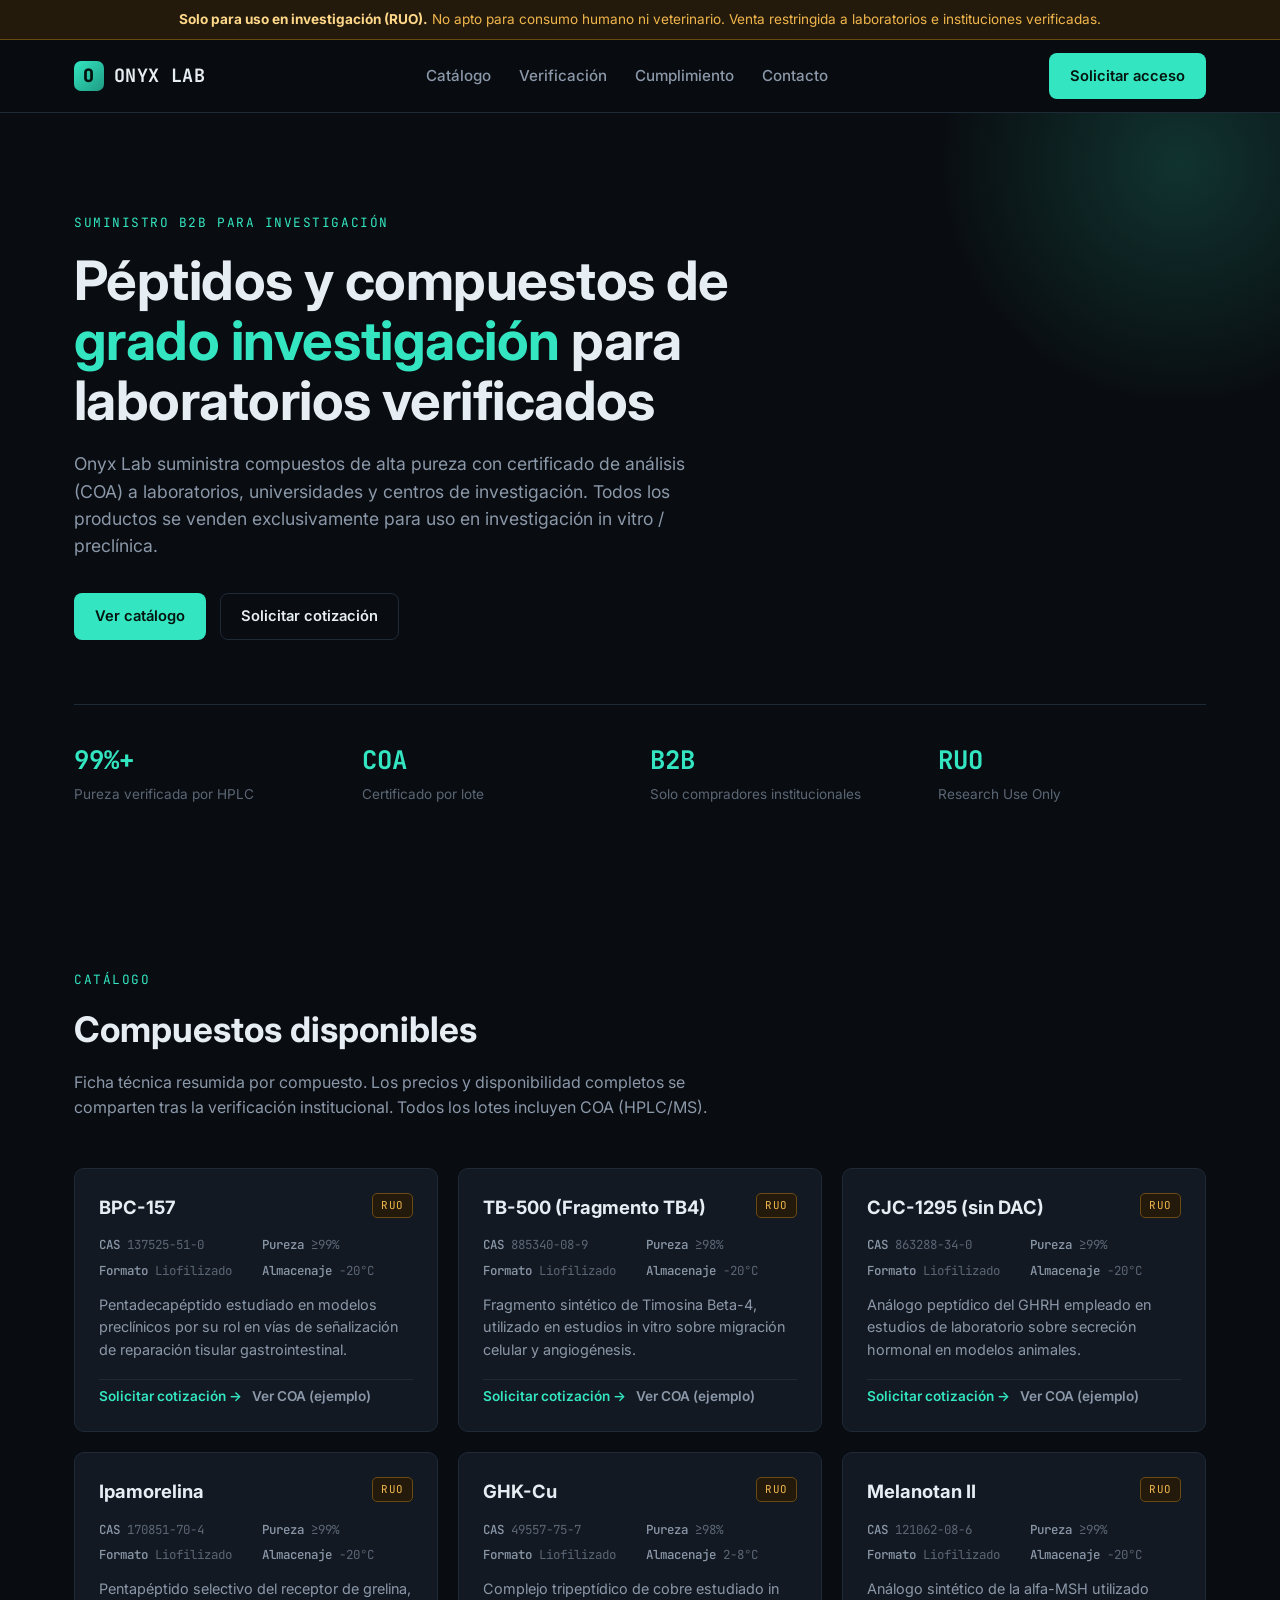
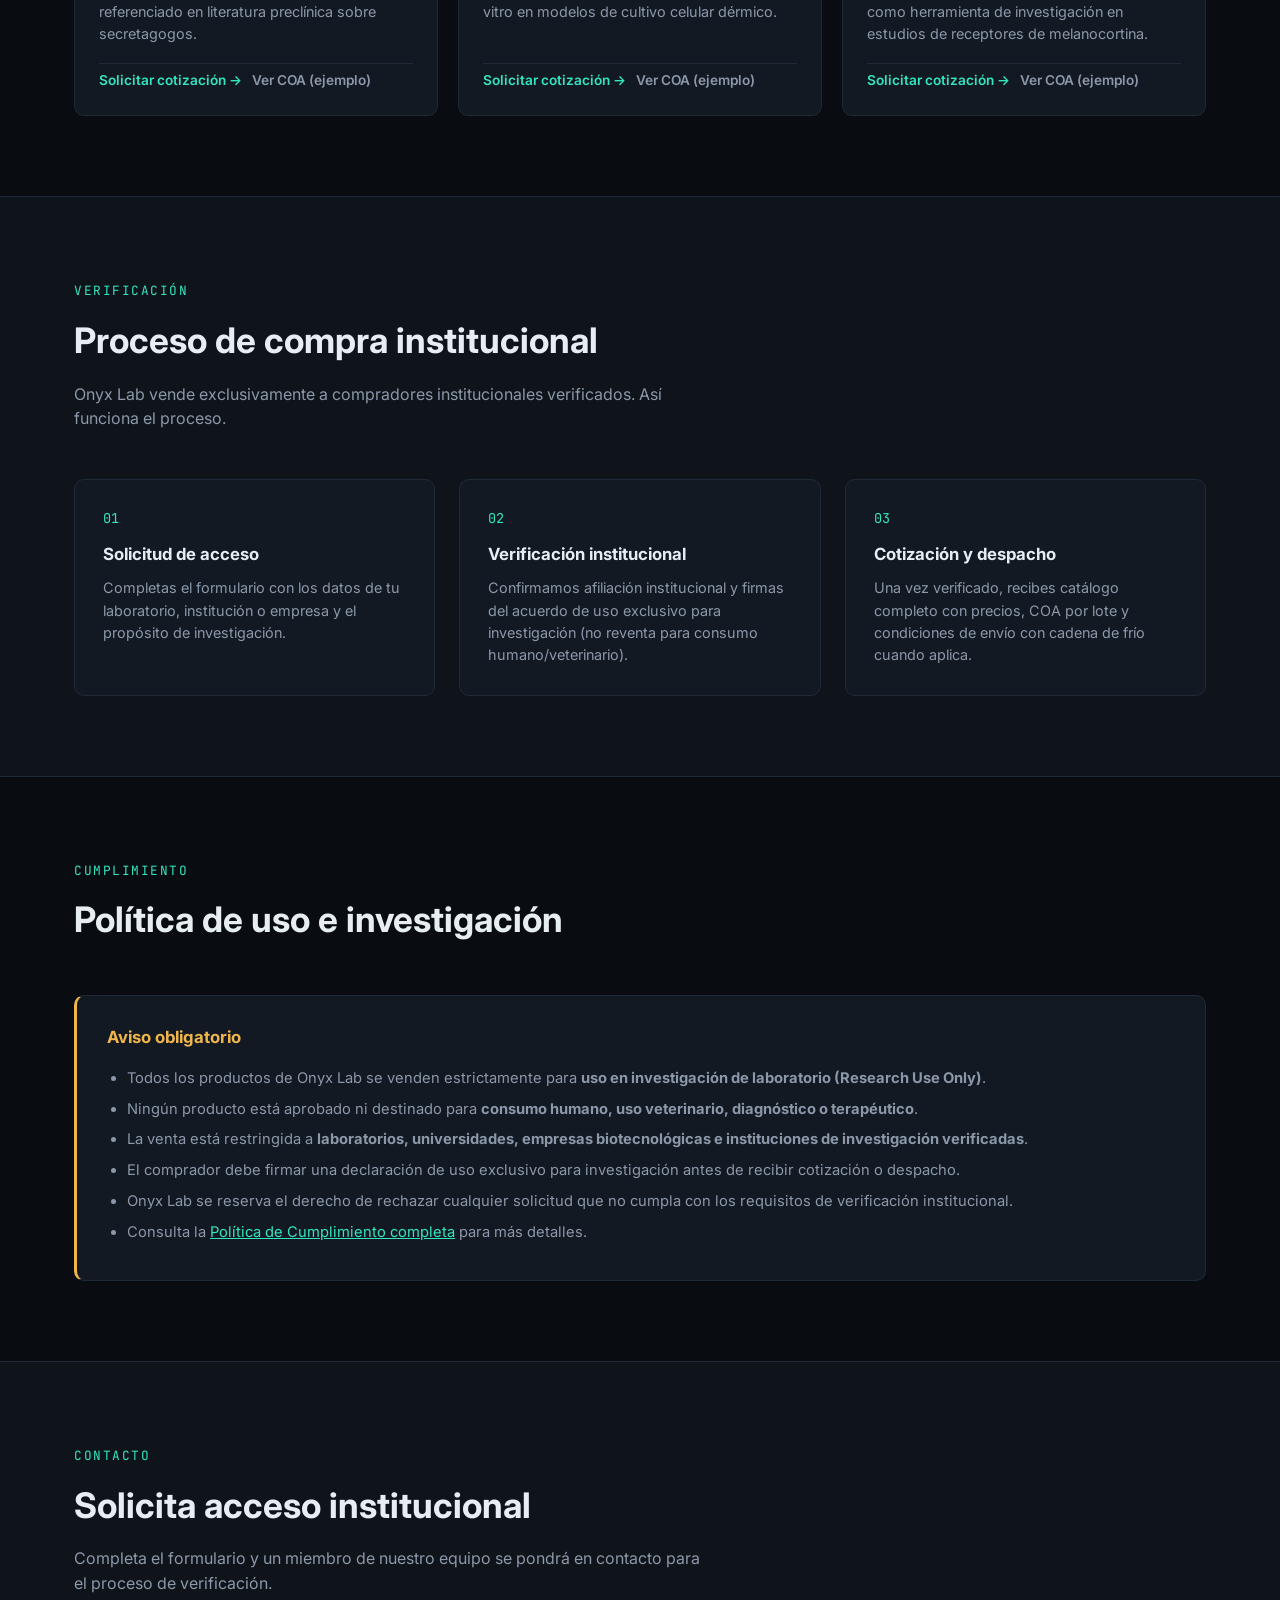
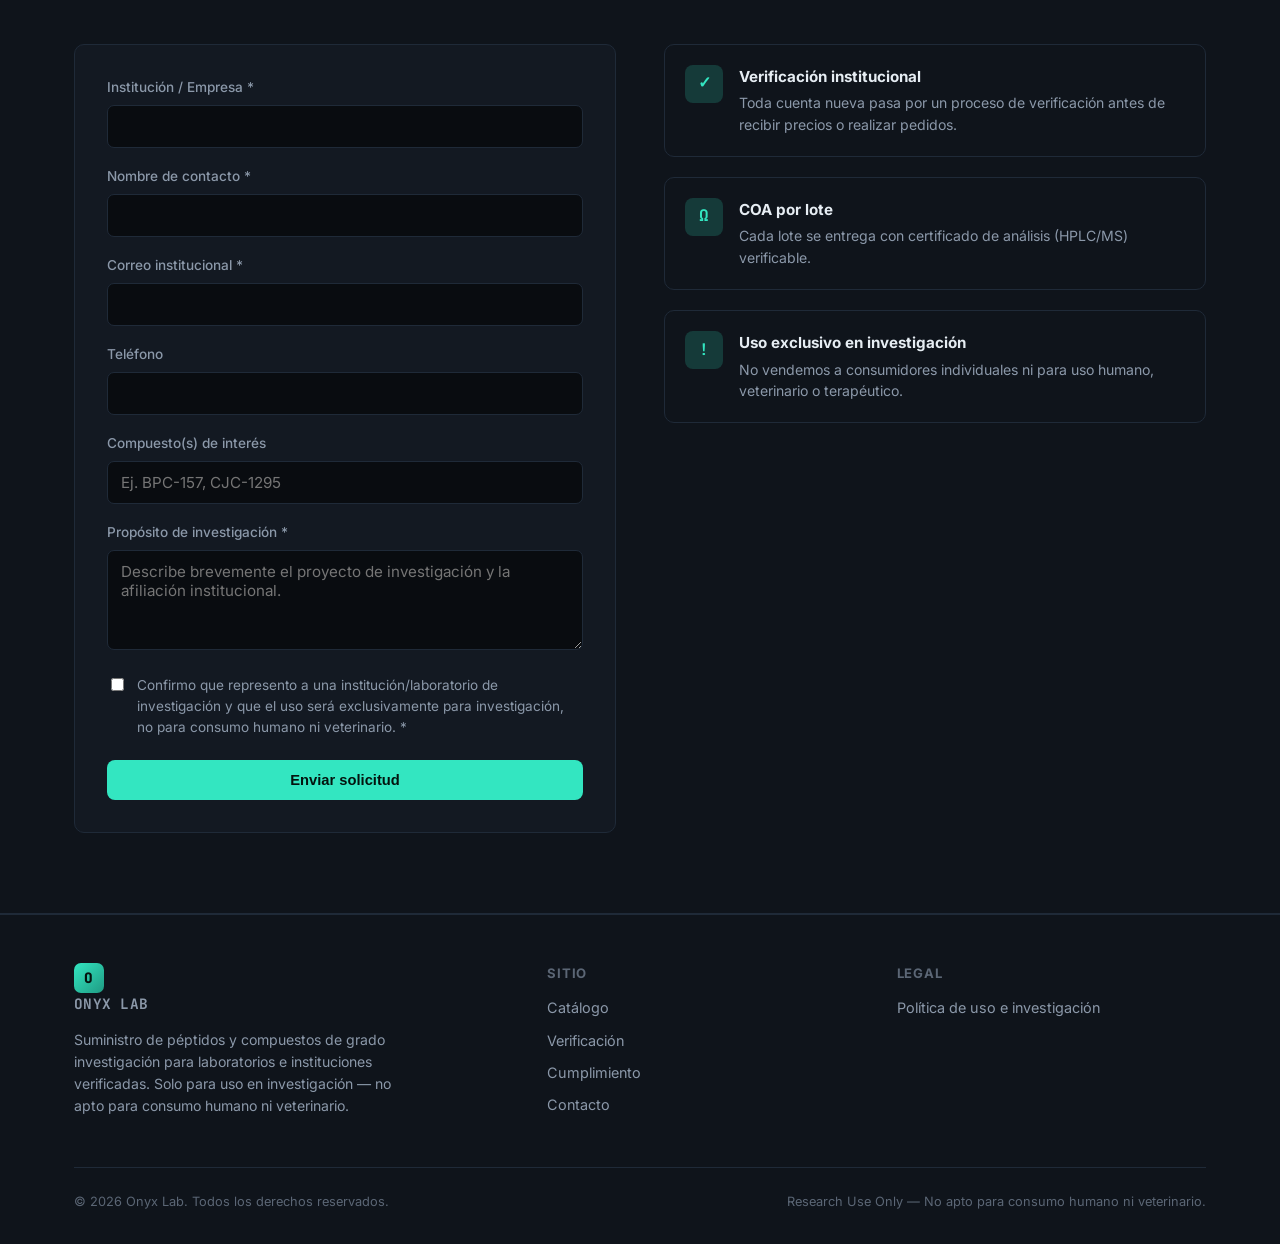
==== index.html @ c7757a28 "Add Onyx Lab research compound catalog site Static dark-themed B2B site: institutional verification " ====
<!doctype html>
<html lang="es" dir="ltr">
<head>
  <meta charset="utf-8" />
  <meta name="viewport" content="width=device-width,initial-scale=1" />
  <title>Onyx Lab — Suministro de Péptidos y Compuestos para Investigación</title>
  <meta name="description" content="Onyx Lab suministra péptidos y compuestos de investigación de alta pureza a laboratorios e instituciones verificadas. Uso exclusivamente para investigación — no apto para consumo humano ni veterinario." />
  <meta name="robots" content="index, follow" />
  <link rel="canonical" href="https://onyxlab.example.com/" />
  <link rel="preconnect" href="https://fonts.googleapis.com" />
  <link rel="preconnect" href="https://fonts.gstatic.com" crossorigin />
  <link href="https://fonts.googleapis.com/css2?family=Inter:wght@400;500;600;700&family=JetBrains+Mono:wght@400;500;700&display=swap" rel="stylesheet">
  <link rel="stylesheet" href="styles.css" />
</head>
<body>

  <div class="compliance-strip">
    <strong>Solo para uso en investigación (RUO).</strong> No apto para consumo humano ni veterinario. Venta restringida a laboratorios e instituciones verificadas.
  </div>

  <header class="site-header">
    <div class="wrap">
      <a href="/" class="logo"><span class="mark">O</span> ONYX LAB</a>
      <nav class="main-nav">
        <a href="#catalogo">Catálogo</a>
        <a href="#proceso">Verificación</a>
        <a href="#cumplimiento">Cumplimiento</a>
        <a href="#contacto">Contacto</a>
      </nav>
      <a href="#contacto" class="btn btn-primary">Solicitar acceso</a>
    </div>
  </header>

  <main>
    <section class="hero">
      <div class="wrap">
        <span class="eyebrow">Suministro B2B para investigación</span>
        <h1>Péptidos y compuestos de <span>grado investigación</span> para laboratorios verificados</h1>
        <p class="lead">Onyx Lab suministra compuestos de alta pureza con certificado de análisis (COA) a laboratorios, universidades y centros de investigación. Todos los productos se venden exclusivamente para uso en investigación in vitro / preclínica.</p>
        <div class="hero-actions">
          <a href="#catalogo" class="btn btn-primary">Ver catálogo</a>
          <a href="#contacto" class="btn btn-ghost">Solicitar cotización</a>
        </div>

        <div class="stat-row">
          <div class="stat"><b>99%+</b><span>Pureza verificada por HPLC</span></div>
          <div class="stat"><b>COA</b><span>Certificado por lote</span></div>
          <div class="stat"><b>B2B</b><span>Solo compradores institucionales</span></div>
          <div class="stat"><b>RUO</b><span>Research Use Only</span></div>
        </div>
      </div>
    </section>

    <section id="catalogo">
      <div class="wrap">
        <div class="section-head">
          <span class="eyebrow">Catálogo</span>
          <h2>Compuestos disponibles</h2>
          <p>Ficha técnica resumida por compuesto. Los precios y disponibilidad completos se comparten tras la verificación institucional. Todos los lotes incluyen COA (HPLC/MS).</p>
        </div>

        <div class="catalog-grid">

          <article class="compound-card">
            <div class="cc-top">
              <h3>BPC-157</h3>
              <span class="tag-ruo">RUO</span>
            </div>
            <div class="cc-meta">
              <span><b>CAS</b> 137525-51-0</span>
              <span><b>Pureza</b> ≥99%</span>
              <span><b>Formato</b> Liofilizado</span>
              <span><b>Almacenaje</b> -20°C</span>
            </div>
            <p class="desc">Pentadecapéptido estudiado en modelos preclínicos por su rol en vías de señalización de reparación tisular gastrointestinal.</p>
            <div class="cc-actions">
              <a href="#contacto">Solicitar cotización →</a>
              <a href="#" class="coa">Ver COA (ejemplo)</a>
            </div>
          </article>

          <article class="compound-card">
            <div class="cc-top">
              <h3>TB-500 (Fragmento TB4)</h3>
              <span class="tag-ruo">RUO</span>
            </div>
            <div class="cc-meta">
              <span><b>CAS</b> 885340-08-9</span>
              <span><b>Pureza</b> ≥98%</span>
              <span><b>Formato</b> Liofilizado</span>
              <span><b>Almacenaje</b> -20°C</span>
            </div>
            <p class="desc">Fragmento sintético de Timosina Beta-4, utilizado en estudios in vitro sobre migración celular y angiogénesis.</p>
            <div class="cc-actions">
              <a href="#contacto">Solicitar cotización →</a>
              <a href="#" class="coa">Ver COA (ejemplo)</a>
            </div>
          </article>

          <article class="compound-card">
            <div class="cc-top">
              <h3>CJC-1295 (sin DAC)</h3>
              <span class="tag-ruo">RUO</span>
            </div>
            <div class="cc-meta">
              <span><b>CAS</b> 863288-34-0</span>
              <span><b>Pureza</b> ≥99%</span>
              <span><b>Formato</b> Liofilizado</span>
              <span><b>Almacenaje</b> -20°C</span>
            </div>
            <p class="desc">Análogo peptídico del GHRH empleado en estudios de laboratorio sobre secreción hormonal en modelos animales.</p>
            <div class="cc-actions">
              <a href="#contacto">Solicitar cotización →</a>
              <a href="#" class="coa">Ver COA (ejemplo)</a>
            </div>
          </article>

          <article class="compound-card">
            <div class="cc-top">
              <h3>Ipamorelina</h3>
              <span class="tag-ruo">RUO</span>
            </div>
            <div class="cc-meta">
              <span><b>CAS</b> 170851-70-4</span>
              <span><b>Pureza</b> ≥99%</span>
              <span><b>Formato</b> Liofilizado</span>
              <span><b>Almacenaje</b> -20°C</span>
            </div>
            <p class="desc">Pentapéptido selectivo del receptor de grelina, referenciado en literatura preclínica sobre secretagogos.</p>
            <div class="cc-actions">
              <a href="#contacto">Solicitar cotización →</a>
              <a href="#" class="coa">Ver COA (ejemplo)</a>
            </div>
          </article>

          <article class="compound-card">
            <div class="cc-top">
              <h3>GHK-Cu</h3>
              <span class="tag-ruo">RUO</span>
            </div>
            <div class="cc-meta">
              <span><b>CAS</b> 49557-75-7</span>
              <span><b>Pureza</b> ≥98%</span>
              <span><b>Formato</b> Liofilizado</span>
              <span><b>Almacenaje</b> 2-8°C</span>
            </div>
            <p class="desc">Complejo tripeptídico de cobre estudiado in vitro en modelos de cultivo celular dérmico.</p>
            <div class="cc-actions">
              <a href="#contacto">Solicitar cotización →</a>
              <a href="#" class="coa">Ver COA (ejemplo)</a>
            </div>
          </article>

          <article class="compound-card">
            <div class="cc-top">
              <h3>Melanotan II</h3>
              <span class="tag-ruo">RUO</span>
            </div>
            <div class="cc-meta">
              <span><b>CAS</b> 121062-08-6</span>
              <span><b>Pureza</b> ≥99%</span>
              <span><b>Formato</b> Liofilizado</span>
              <span><b>Almacenaje</b> -20°C</span>
            </div>
            <p class="desc">Análogo sintético de la alfa-MSH utilizado como herramienta de investigación en estudios de receptores de melanocortina.</p>
            <div class="cc-actions">
              <a href="#contacto">Solicitar cotización →</a>
              <a href="#" class="coa">Ver COA (ejemplo)</a>
            </div>
          </article>

        </div>
      </div>
    </section>

    <section id="proceso" class="section-alt">
      <div class="wrap">
        <div class="section-head">
          <span class="eyebrow">Verificación</span>
          <h2>Proceso de compra institucional</h2>
          <p>Onyx Lab vende exclusivamente a compradores institucionales verificados. Así funciona el proceso.</p>
        </div>
        <div class="steps">
          <div class="step">
            <div class="num">01</div>
            <h3>Solicitud de acceso</h3>
            <p>Completas el formulario con los datos de tu laboratorio, institución o empresa y el propósito de investigación.</p>
          </div>
          <div class="step">
            <div class="num">02</div>
            <h3>Verificación institucional</h3>
            <p>Confirmamos afiliación institucional y firmas del acuerdo de uso exclusivo para investigación (no reventa para consumo humano/veterinario).</p>
          </div>
          <div class="step">
            <div class="num">03</div>
            <h3>Cotización y despacho</h3>
            <p>Una vez verificado, recibes catálogo completo con precios, COA por lote y condiciones de envío con cadena de frío cuando aplica.</p>
          </div>
        </div>
      </div>
    </section>

    <section id="cumplimiento">
      <div class="wrap">
        <div class="section-head">
          <span class="eyebrow">Cumplimiento</span>
          <h2>Política de uso e investigación</h2>
        </div>
        <div class="compliance-box">
          <h3>Aviso obligatorio</h3>
          <ul>
            <li>Todos los productos de Onyx Lab se venden estrictamente para <strong>uso en investigación de laboratorio (Research Use Only)</strong>.</li>
            <li>Ningún producto está aprobado ni destinado para <strong>consumo humano, uso veterinario, diagnóstico o terapéutico</strong>.</li>
            <li>La venta está restringida a <strong>laboratorios, universidades, empresas biotecnológicas e instituciones de investigación verificadas</strong>.</li>
            <li>El comprador debe firmar una declaración de uso exclusivo para investigación antes de recibir cotización o despacho.</li>
            <li>Onyx Lab se reserva el derecho de rechazar cualquier solicitud que no cumpla con los requisitos de verificación institucional.</li>
            <li>Consulta la <a href="compliance.html" style="color:var(--accent)">Política de Cumplimiento completa</a> para más detalles.</li>
          </ul>
        </div>
      </div>
    </section>

    <section id="contacto" class="section-alt">
      <div class="wrap">
        <div class="section-head">
          <span class="eyebrow">Contacto</span>
          <h2>Solicita acceso institucional</h2>
          <p>Completa el formulario y un miembro de nuestro equipo se pondrá en contacto para el proceso de verificación.</p>
        </div>

        <div class="contact-grid">
          <form class="form-panel" name="acceso-institucional" method="POST" data-netlify="true" netlify-honeypot="empresa-web" action="/thanks.html">
            <input type="hidden" name="form-name" value="acceso-institucional" />
            <p style="display:none">
              <label>No llenar: <input name="empresa-web" /></label>
            </p>

            <div class="field">
              <label for="institucion">Institución / Empresa *</label>
              <input id="institucion" name="institucion" type="text" required />
            </div>
            <div class="field">
              <label for="nombre">Nombre de contacto *</label>
              <input id="nombre" name="nombre" type="text" required />
            </div>
            <div class="field">
              <label for="email">Correo institucional *</label>
              <input id="email" name="email" type="email" required />
            </div>
            <div class="field">
              <label for="telefono">Teléfono</label>
              <input id="telefono" name="telefono" type="tel" />
            </div>
            <div class="field">
              <label for="compuestos">Compuesto(s) de interés</label>
              <input id="compuestos" name="compuestos" type="text" placeholder="Ej. BPC-157, CJC-1295" />
            </div>
            <div class="field">
              <label for="proposito">Propósito de investigación *</label>
              <textarea id="proposito" name="proposito" required placeholder="Describe brevemente el proyecto de investigación y la afiliación institucional."></textarea>
            </div>
            <div class="checkbox-field">
              <input type="checkbox" id="attest" name="attest" required />
              <label for="attest">Confirmo que represento a una institución/laboratorio de investigación y que el uso será exclusivamente para investigación, no para consumo humano ni veterinario. *</label>
            </div>
            <button type="submit" class="btn btn-primary" style="width:100%">Enviar solicitud</button>
          </form>

          <div class="info-list">
            <div class="info-item">
              <div class="ii-icon">✓</div>
              <div><h4>Verificación institucional</h4><p>Toda cuenta nueva pasa por un proceso de verificación antes de recibir precios o realizar pedidos.</p></div>
            </div>
            <div class="info-item">
              <div class="ii-icon">Ω</div>
              <div><h4>COA por lote</h4><p>Cada lote se entrega con certificado de análisis (HPLC/MS) verificable.</p></div>
            </div>
            <div class="info-item">
              <div class="ii-icon">!</div>
              <div><h4>Uso exclusivo en investigación</h4><p>No vendemos a consumidores individuales ni para uso humano, veterinario o terapéutico.</p></div>
            </div>
          </div>
        </div>
      </div>
    </section>
  </main>

  <footer>
    <div class="wrap">
      <div class="footer-grid">
        <div class="footer-col">
          <a href="/" class="logo" style="margin-bottom:14px"><span class="mark">O</span> ONYX LAB</a>
          <p>Suministro de péptidos y compuestos de grado investigación para laboratorios e instituciones verificadas. Solo para uso en investigación — no apto para consumo humano ni veterinario.</p>
        </div>
        <div class="footer-col">
          <h4>Sitio</h4>
          <a href="#catalogo">Catálogo</a>
          <a href="#proceso">Verificación</a>
          <a href="compliance.html">Cumplimiento</a>
          <a href="#contacto">Contacto</a>
        </div>
        <div class="footer-col">
          <h4>Legal</h4>
          <a href="compliance.html">Política de uso e investigación</a>
        </div>
      </div>
      <div class="footer-legal">
        <span>© <span id="year"></span> Onyx Lab. Todos los derechos reservados.</span>
        <span>Research Use Only — No apto para consumo humano ni veterinario.</span>
      </div>
    </div>
  </footer>

  <script src="app.js"></script>
</body>
</html>
---- styles.css ----
/* Onyx Lab — dark scientific theme */

:root {
  --bg: #090c10;
  --bg-alt: #0f141b;
  --panel: #131922;
  --panel-border: #1f2a38;
  --text: #e6edf3;
  --text-dim: #8b98a9;
  --text-faint: #5b6675;
  --accent: #33e6c1;
  --accent-dim: #1f9b83;
  --accent-glow: rgba(51, 230, 193, 0.18);
  --warn-bg: #241a0c;
  --warn-border: #6b4a12;
  --warn-text: #f0b64c;
  --mono: 'JetBrains Mono', 'SFMono-Regular', Consolas, monospace;
  --sans: 'Inter', -apple-system, BlinkMacSystemFont, 'Segoe UI', sans-serif;
  --radius: 10px;
  --max-w: 1180px;
}

* { box-sizing: border-box; }

html { scroll-behavior: smooth; }

body {
  margin: 0;
  background: var(--bg);
  color: var(--text);
  font-family: var(--sans);
  line-height: 1.55;
  -webkit-font-smoothing: antialiased;
}

a { color: inherit; }

.wrap {
  max-width: var(--max-w);
  margin: 0 auto;
  padding: 0 24px;
}

/* Header */
.site-header {
  position: sticky;
  top: 0;
  z-index: 50;
  background: rgba(9, 12, 16, 0.85);
  backdrop-filter: blur(10px);
  border-bottom: 1px solid var(--panel-border);
}

.site-header .wrap {
  display: flex;
  align-items: center;
  justify-content: space-between;
  height: 72px;
}

.logo {
  display: flex;
  align-items: center;
  gap: 10px;
  font-family: var(--mono);
  font-weight: 700;
  font-size: 1.15rem;
  letter-spacing: 0.02em;
  text-decoration: none;
  color: var(--text);
}

.logo .mark {
  width: 30px;
  height: 30px;
  border-radius: 7px;
  background: linear-gradient(135deg, var(--accent), var(--accent-dim));
  display: grid;
  place-items: center;
  color: #05130f;
  font-weight: 800;
}

nav.main-nav {
  display: flex;
  align-items: center;
  gap: 28px;
}

nav.main-nav a {
  text-decoration: none;
  color: var(--text-dim);
  font-size: 0.95rem;
  font-weight: 500;
  transition: color 0.15s;
}

nav.main-nav a:hover { color: var(--text); }

.btn {
  display: inline-flex;
  align-items: center;
  justify-content: center;
  gap: 8px;
  padding: 11px 20px;
  border-radius: 8px;
  font-weight: 600;
  font-size: 0.92rem;
  text-decoration: none;
  border: 1px solid transparent;
  cursor: pointer;
  transition: all 0.15s;
}

.btn-primary {
  background: var(--accent);
  color: #04140f;
}
.btn-primary:hover { background: #4ff2ce; }

.btn-ghost {
  background: transparent;
  border-color: var(--panel-border);
  color: var(--text);
}
.btn-ghost:hover { border-color: var(--accent-dim); color: var(--accent); }

/* Compliance strip */
.compliance-strip {
  background: var(--warn-bg);
  border-bottom: 1px solid var(--warn-border);
  color: var(--warn-text);
  font-size: 0.85rem;
  text-align: center;
  padding: 9px 16px;
}
.compliance-strip strong { color: #ffd88a; }

/* Hero */
.hero {
  padding: 96px 0 80px;
  position: relative;
  overflow: hidden;
}
.hero::before {
  content: '';
  position: absolute;
  top: -200px;
  right: -150px;
  width: 500px;
  height: 500px;
  background: radial-gradient(circle, var(--accent-glow), transparent 70%);
  pointer-events: none;
}
.eyebrow {
  font-family: var(--mono);
  font-size: 0.8rem;
  letter-spacing: 0.12em;
  text-transform: uppercase;
  color: var(--accent);
  margin-bottom: 18px;
  display: inline-block;
}
.hero h1 {
  font-size: clamp(2.2rem, 4.5vw, 3.4rem);
  line-height: 1.1;
  margin: 0 0 20px;
  max-width: 760px;
  font-weight: 700;
  letter-spacing: -0.01em;
}
.hero h1 span { color: var(--accent); }
.hero p.lead {
  color: var(--text-dim);
  font-size: 1.1rem;
  max-width: 620px;
  margin: 0 0 34px;
}
.hero-actions { display: flex; gap: 14px; flex-wrap: wrap; }

.stat-row {
  display: grid;
  grid-template-columns: repeat(4, 1fr);
  gap: 20px;
  margin-top: 64px;
  padding-top: 36px;
  border-top: 1px solid var(--panel-border);
}
.stat-row .stat b {
  display: block;
  font-family: var(--mono);
  font-size: 1.6rem;
  color: var(--accent);
}
.stat-row .stat span {
  color: var(--text-faint);
  font-size: 0.85rem;
}

/* Sections */
section { padding: 80px 0; }
.section-head { max-width: 640px; margin: 0 0 48px; }
.section-head .eyebrow { margin-bottom: 12px; }
.section-head h2 {
  font-size: clamp(1.7rem, 3vw, 2.2rem);
  margin: 0 0 14px;
  font-weight: 700;
}
.section-head p { color: var(--text-dim); margin: 0; }

.section-alt { background: var(--bg-alt); border-top: 1px solid var(--panel-border); border-bottom: 1px solid var(--panel-border); }

/* Catalog grid */
.catalog-grid {
  display: grid;
  grid-template-columns: repeat(auto-fill, minmax(280px, 1fr));
  gap: 20px;
}

.compound-card {
  background: var(--panel);
  border: 1px solid var(--panel-border);
  border-radius: var(--radius);
  padding: 24px;
  display: flex;
  flex-direction: column;
  gap: 14px;
  transition: border-color 0.15s, transform 0.15s;
}
.compound-card:hover {
  border-color: var(--accent-dim);
  transform: translateY(-2px);
}
.compound-card .cc-top {
  display: flex;
  align-items: flex-start;
  justify-content: space-between;
  gap: 12px;
}
.compound-card h3 { margin: 0; font-size: 1.15rem; }
.tag-ruo {
  font-family: var(--mono);
  font-size: 0.68rem;
  letter-spacing: 0.06em;
  color: var(--warn-text);
  border: 1px solid var(--warn-border);
  background: var(--warn-bg);
  padding: 3px 8px;
  border-radius: 5px;
  white-space: nowrap;
}
.compound-card .cc-meta {
  display: grid;
  grid-template-columns: 1fr 1fr;
  gap: 6px 12px;
  font-family: var(--mono);
  font-size: 0.78rem;
  color: var(--text-faint);
}
.compound-card .cc-meta b { color: var(--text-dim); font-weight: 500; }
.compound-card p.desc {
  color: var(--text-dim);
  font-size: 0.9rem;
  margin: 0;
  flex-grow: 1;
}
.compound-card .cc-actions {
  display: flex;
  gap: 10px;
  padding-top: 6px;
  border-top: 1px solid var(--panel-border);
  margin-top: 4px;
}
.compound-card .cc-actions a {
  font-size: 0.85rem;
  font-weight: 600;
  text-decoration: none;
  color: var(--accent);
}
.compound-card .cc-actions a.coa { color: var(--text-dim); }

/* Process steps */
.steps {
  display: grid;
  grid-template-columns: repeat(3, 1fr);
  gap: 24px;
}
.step {
  background: var(--panel);
  border: 1px solid var(--panel-border);
  border-radius: var(--radius);
  padding: 28px;
}
.step .num {
  font-family: var(--mono);
  color: var(--accent);
  font-size: 0.85rem;
  margin-bottom: 12px;
}
.step h3 { margin: 0 0 10px; font-size: 1.05rem; }
.step p { color: var(--text-dim); font-size: 0.9rem; margin: 0; }

/* Compliance callout */
.compliance-box {
  background: var(--panel);
  border: 1px solid var(--panel-border);
  border-left: 3px solid var(--warn-text);
  border-radius: var(--radius);
  padding: 28px 30px;
}
.compliance-box h3 { margin-top: 0; color: var(--warn-text); font-size: 1.05rem; }
.compliance-box ul { color: var(--text-dim); font-size: 0.92rem; padding-left: 20px; margin: 14px 0 0; }
.compliance-box li { margin-bottom: 8px; }

/* Contact form */
.contact-grid {
  display: grid;
  grid-template-columns: 1fr 1fr;
  gap: 48px;
  align-items: start;
}
.form-panel {
  background: var(--panel);
  border: 1px solid var(--panel-border);
  border-radius: var(--radius);
  padding: 32px;
}
.field { margin-bottom: 18px; }
.field label {
  display: block;
  font-size: 0.85rem;
  color: var(--text-dim);
  margin-bottom: 7px;
  font-weight: 500;
}
.field input, .field select, .field textarea {
  width: 100%;
  background: var(--bg);
  border: 1px solid var(--panel-border);
  border-radius: 7px;
  padding: 11px 13px;
  color: var(--text);
  font-family: var(--sans);
  font-size: 0.95rem;
}
.field input:focus, .field select:focus, .field textarea:focus {
  outline: none;
  border-color: var(--accent-dim);
}
.field textarea { resize: vertical; min-height: 100px; }
.checkbox-field {
  display: flex;
  align-items: flex-start;
  gap: 10px;
  margin-bottom: 22px;
}
.checkbox-field input { width: auto; margin-top: 3px; }
.checkbox-field label { font-size: 0.85rem; color: var(--text-dim); }

.info-list { display: flex; flex-direction: column; gap: 20px; }
.info-item {
  display: flex;
  gap: 16px;
  padding: 20px;
  background: var(--bg-alt);
  border: 1px solid var(--panel-border);
  border-radius: var(--radius);
}
.info-item .ii-icon {
  width: 38px; height: 38px; flex-shrink: 0;
  border-radius: 8px;
  background: var(--accent-glow);
  color: var(--accent);
  display: grid; place-items: center;
  font-family: var(--mono); font-weight: 700;
}
.info-item h4 { margin: 0 0 4px; font-size: 0.95rem; }
.info-item p { margin: 0; color: var(--text-dim); font-size: 0.88rem; }

/* Footer */
footer {
  border-top: 1px solid var(--panel-border);
  padding: 48px 0 32px;
  background: var(--bg-alt);
}
.footer-grid {
  display: grid;
  grid-template-columns: 1.4fr 1fr 1fr;
  gap: 40px;
  margin-bottom: 36px;
}
.footer-col h4 {
  font-size: 0.82rem;
  text-transform: uppercase;
  letter-spacing: 0.06em;
  color: var(--text-faint);
  margin: 0 0 14px;
}
.footer-col a {
  display: block;
  color: var(--text-dim);
  text-decoration: none;
  font-size: 0.9rem;
  margin-bottom: 10px;
}
.footer-col a:hover { color: var(--accent); }
.footer-col p { color: var(--text-dim); font-size: 0.88rem; max-width: 320px; }
.footer-legal {
  border-top: 1px solid var(--panel-border);
  padding-top: 24px;
  color: var(--text-faint);
  font-size: 0.8rem;
  display: flex;
  justify-content: space-between;
  flex-wrap: wrap;
  gap: 12px;
}

/* Utility */
.center { text-align: center; }
.mt-0 { margin-top: 0; }

@media (max-width: 880px) {
  nav.main-nav { display: none; }
  .stat-row { grid-template-columns: repeat(2, 1fr); }
  .steps { grid-template-columns: 1fr; }
  .contact-grid { grid-template-columns: 1fr; }
  .footer-grid { grid-template-columns: 1fr; }
}
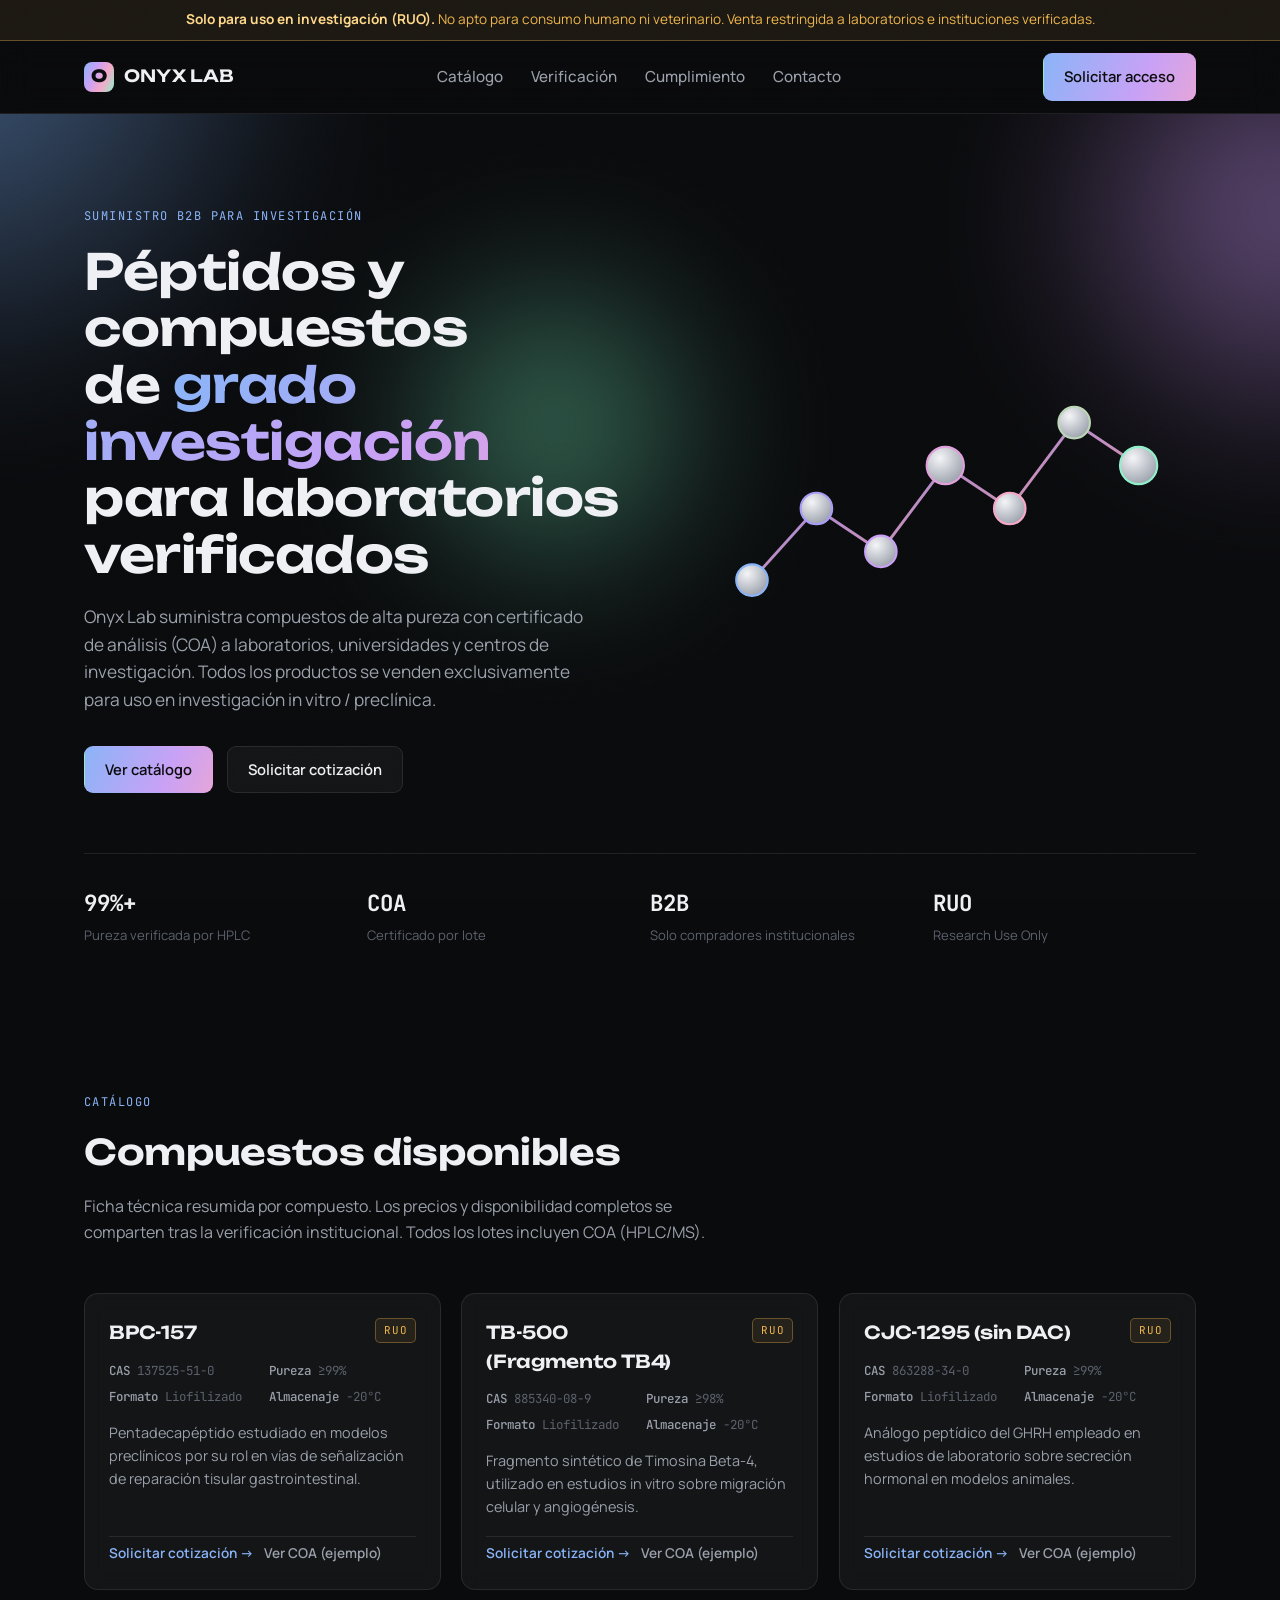
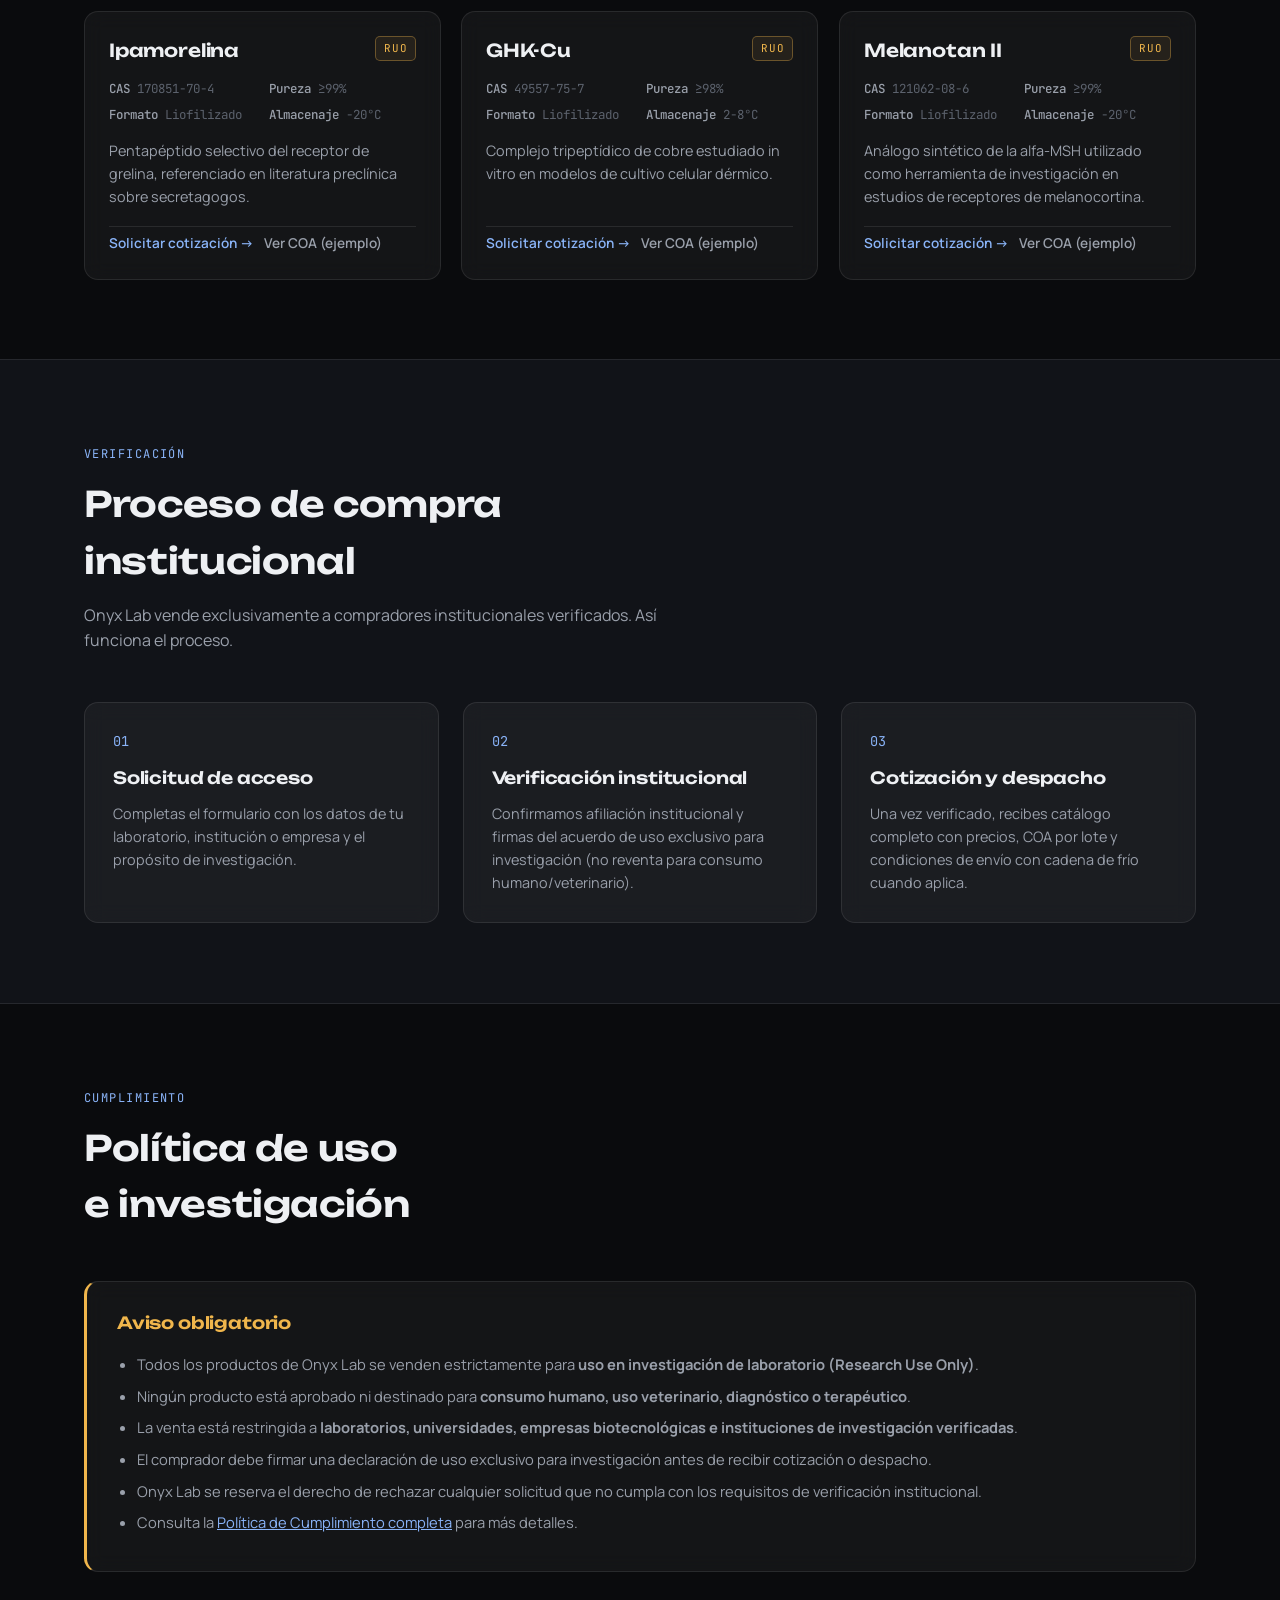
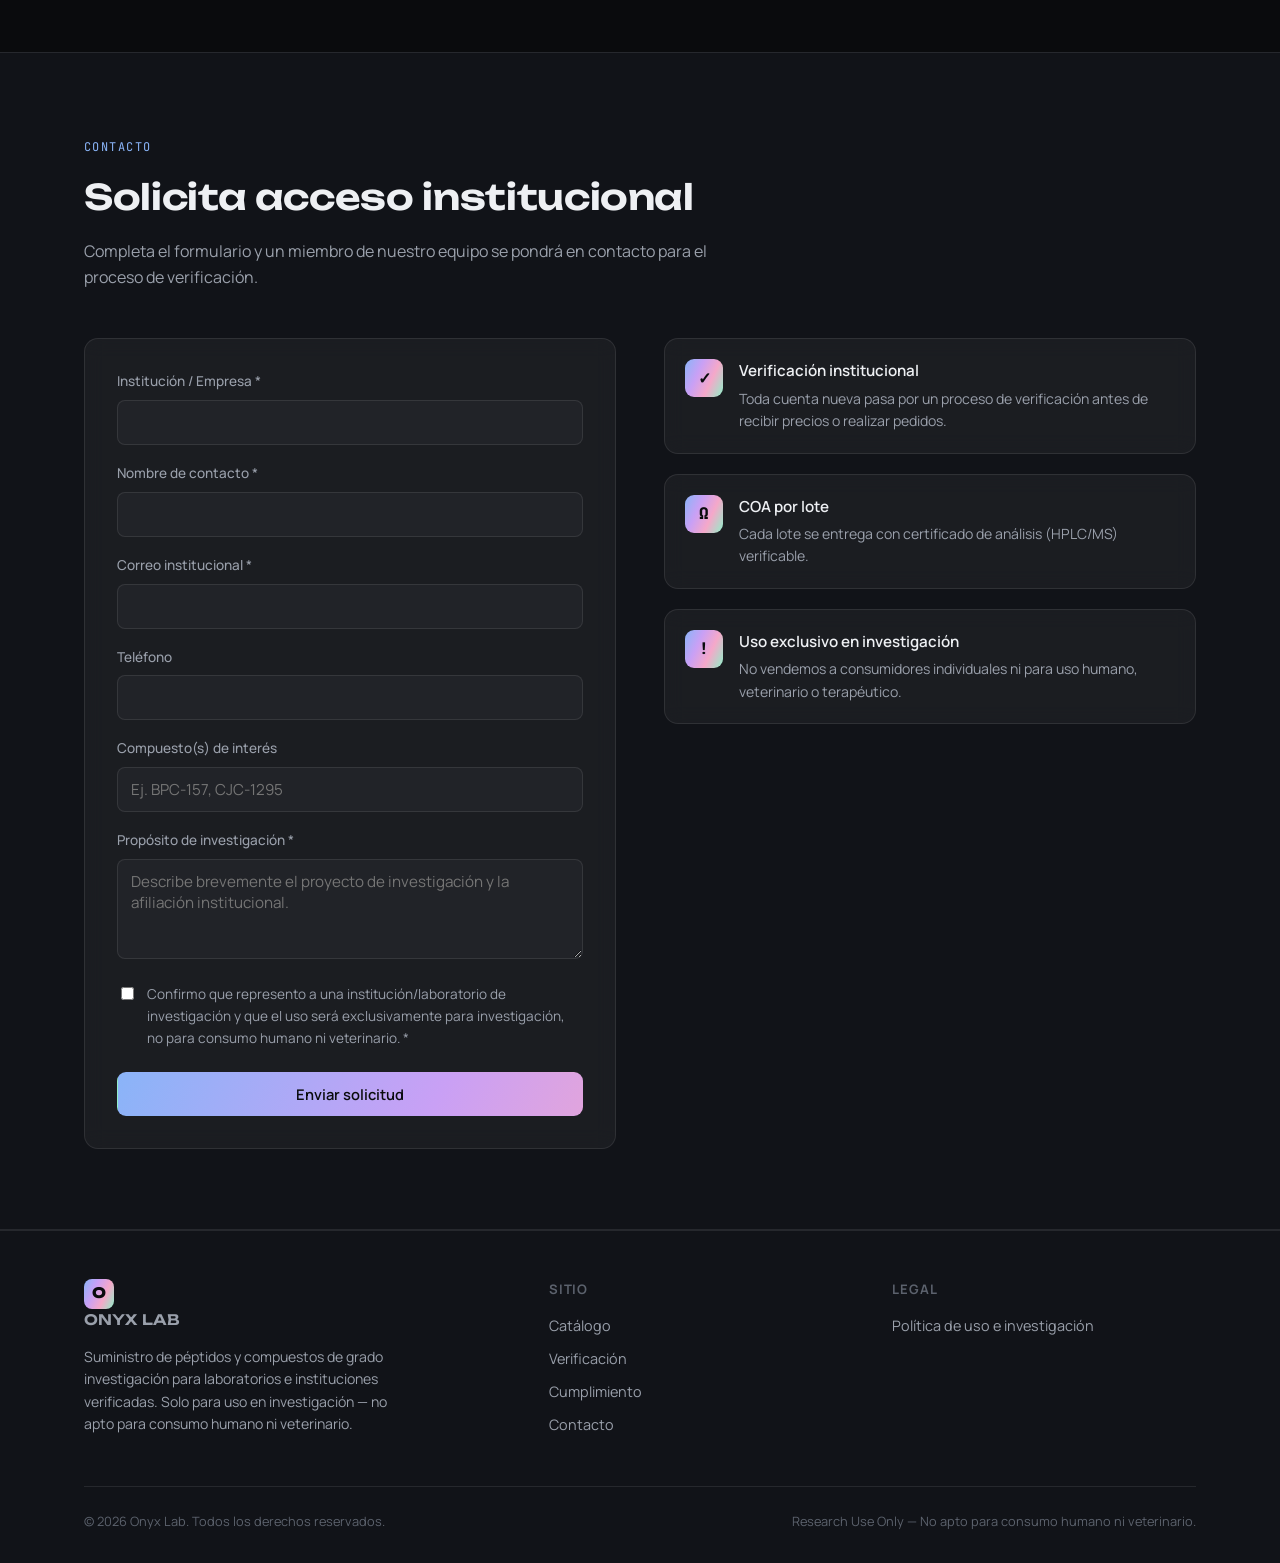
==== commit 3cceaf1e: "Redesign site with premium iridescent visual identity Replace flat dark theme with a grey/iridescent" ====
--- a/index.html
+++ b/index.html
@@ -9,7 +9,7 @@
   <link rel="canonical" href="https://onyxlab.example.com/" />
   <link rel="preconnect" href="https://fonts.googleapis.com" />
   <link rel="preconnect" href="https://fonts.gstatic.com" crossorigin />
-  <link href="https://fonts.googleapis.com/css2?family=Inter:wght@400;500;600;700&family=JetBrains+Mono:wght@400;500;700&display=swap" rel="stylesheet">
+  <link href="https://fonts.googleapis.com/css2?family=Unbounded:wght@400;600;800&family=Manrope:wght@400;500;600;700;800&family=JetBrains+Mono:wght@400;500;600&display=swap" rel="stylesheet">
   <link rel="stylesheet" href="styles.css" />
 </head>
 <body>
@@ -33,13 +33,69 @@
 
   <main>
     <section class="hero">
-      <div class="wrap">
-        <span class="eyebrow">Suministro B2B para investigación</span>
-        <h1>Péptidos y compuestos de <span>grado investigación</span> para laboratorios verificados</h1>
-        <p class="lead">Onyx Lab suministra compuestos de alta pureza con certificado de análisis (COA) a laboratorios, universidades y centros de investigación. Todos los productos se venden exclusivamente para uso en investigación in vitro / preclínica.</p>
-        <div class="hero-actions">
-          <a href="#catalogo" class="btn btn-primary">Ver catálogo</a>
-          <a href="#contacto" class="btn btn-ghost">Solicitar cotización</a>
+      <div class="blob-field" aria-hidden="true">
+        <div class="blob-wrap" data-depth="1.1"><div class="blob blob-a"></div></div>
+        <div class="blob-wrap" data-depth="0.6"><div class="blob blob-b"></div></div>
+        <div class="blob-wrap" data-depth="1.5"><div class="blob blob-c"></div></div>
+      </div>
+      <div class="wrap">
+        <div class="hero-inner">
+          <div>
+            <span class="eyebrow">Suministro B2B para investigación</span>
+            <h1>Péptidos y compuestos de <span class="iri-text">grado investigación</span> para laboratorios verificados</h1>
+            <p class="lead">Onyx Lab suministra compuestos de alta pureza con certificado de análisis (COA) a laboratorios, universidades y centros de investigación. Todos los productos se venden exclusivamente para uso en investigación in vitro / preclínica.</p>
+            <div class="hero-actions">
+              <a href="#catalogo" class="btn btn-primary">Ver catálogo</a>
+              <a href="#contacto" class="btn btn-ghost">Solicitar cotización</a>
+            </div>
+          </div>
+
+          <div class="molecule-wrap" aria-hidden="true">
+            <svg viewBox="0 0 340 260" xmlns="http://www.w3.org/2000/svg">
+              <defs>
+                <linearGradient id="chainGrad" x1="0" y1="0" x2="1" y2="1">
+                  <stop offset="0%" stop-color="#8ab4f8"/>
+                  <stop offset="35%" stop-color="#c9a0f5"/>
+                  <stop offset="65%" stop-color="#f5a8c9"/>
+                  <stop offset="100%" stop-color="#8ff0c9"/>
+                </linearGradient>
+                <radialGradient id="nodeGrad" cx="35%" cy="30%" r="75%">
+                  <stop offset="0%" stop-color="#f4f5f7"/>
+                  <stop offset="100%" stop-color="#9aa0ab"/>
+                </radialGradient>
+              </defs>
+              <polyline points="30,190 75,140 120,170 165,110 210,140 255,80 300,110"
+                fill="none" stroke="url(#chainGrad)" stroke-width="2" stroke-linecap="round" opacity="0.85"/>
+              <g class="mol-node" style="animation-delay:0s">
+                <circle cx="30" cy="190" r="11" fill="url(#nodeGrad)" stroke="#8ab4f8" stroke-width="1.5"/>
+                <text x="30" y="212" text-anchor="middle">Gly</text>
+              </g>
+              <g class="mol-node" style="animation-delay:.3s">
+                <circle cx="75" cy="140" r="11" fill="url(#nodeGrad)" stroke="#a89cf3" stroke-width="1.5"/>
+                <text x="75" y="162" text-anchor="middle">Glu</text>
+              </g>
+              <g class="mol-node" style="animation-delay:.6s">
+                <circle cx="120" cy="170" r="11" fill="url(#nodeGrad)" stroke="#c9a0f5" stroke-width="1.5"/>
+                <text x="120" y="192" text-anchor="middle">Pro</text>
+              </g>
+              <g class="mol-node" style="animation-delay:.9s">
+                <circle cx="165" cy="110" r="13" fill="url(#nodeGrad)" stroke="#e0a0dc" stroke-width="1.5"/>
+                <text x="165" y="132" text-anchor="middle">Pro</text>
+              </g>
+              <g class="mol-node" style="animation-delay:1.2s">
+                <circle cx="210" cy="140" r="11" fill="url(#nodeGrad)" stroke="#f5a8c9" stroke-width="1.5"/>
+                <text x="210" y="162" text-anchor="middle">Pro</text>
+              </g>
+              <g class="mol-node" style="animation-delay:1.5s">
+                <circle cx="255" cy="80" r="11" fill="url(#nodeGrad)" stroke="#bcd6b8" stroke-width="1.5"/>
+                <text x="255" y="102" text-anchor="middle">Gly</text>
+              </g>
+              <g class="mol-node" style="animation-delay:1.8s">
+                <circle cx="300" cy="110" r="13" fill="url(#nodeGrad)" stroke="#8ff0c9" stroke-width="1.5"/>
+                <text x="300" y="132" text-anchor="middle">Lys</text>
+              </g>
+            </svg>
+          </div>
         </div>
 
         <div class="stat-row">
@@ -53,7 +109,7 @@
 
     <section id="catalogo">
       <div class="wrap">
-        <div class="section-head">
+        <div class="section-head reveal">
           <span class="eyebrow">Catálogo</span>
           <h2>Compuestos disponibles</h2>
           <p>Ficha técnica resumida por compuesto. Los precios y disponibilidad completos se comparten tras la verificación institucional. Todos los lotes incluyen COA (HPLC/MS).</p>
@@ -61,7 +117,7 @@
 
         <div class="catalog-grid">
 
-          <article class="compound-card">
+          <article class="compound-card reveal">
             <div class="cc-top">
               <h3>BPC-157</h3>
               <span class="tag-ruo">RUO</span>
@@ -79,7 +135,7 @@
             </div>
           </article>
 
-          <article class="compound-card">
+          <article class="compound-card reveal">
             <div class="cc-top">
               <h3>TB-500 (Fragmento TB4)</h3>
               <span class="tag-ruo">RUO</span>
@@ -97,7 +153,7 @@
             </div>
           </article>
 
-          <article class="compound-card">
+          <article class="compound-card reveal">
             <div class="cc-top">
               <h3>CJC-1295 (sin DAC)</h3>
               <span class="tag-ruo">RUO</span>
@@ -115,7 +171,7 @@
             </div>
           </article>
 
-          <article class="compound-card">
+          <article class="compound-card reveal">
             <div class="cc-top">
               <h3>Ipamorelina</h3>
               <span class="tag-ruo">RUO</span>
@@ -133,7 +189,7 @@
             </div>
           </article>
 
-          <article class="compound-card">
+          <article class="compound-card reveal">
             <div class="cc-top">
               <h3>GHK-Cu</h3>
               <span class="tag-ruo">RUO</span>
@@ -151,7 +207,7 @@
             </div>
           </article>
 
-          <article class="compound-card">
+          <article class="compound-card reveal">
             <div class="cc-top">
               <h3>Melanotan II</h3>
               <span class="tag-ruo">RUO</span>
@@ -175,23 +231,23 @@
 
     <section id="proceso" class="section-alt">
       <div class="wrap">
-        <div class="section-head">
+        <div class="section-head reveal">
           <span class="eyebrow">Verificación</span>
           <h2>Proceso de compra institucional</h2>
           <p>Onyx Lab vende exclusivamente a compradores institucionales verificados. Así funciona el proceso.</p>
         </div>
         <div class="steps">
-          <div class="step">
+          <div class="step reveal">
             <div class="num">01</div>
             <h3>Solicitud de acceso</h3>
             <p>Completas el formulario con los datos de tu laboratorio, institución o empresa y el propósito de investigación.</p>
           </div>
-          <div class="step">
+          <div class="step reveal">
             <div class="num">02</div>
             <h3>Verificación institucional</h3>
             <p>Confirmamos afiliación institucional y firmas del acuerdo de uso exclusivo para investigación (no reventa para consumo humano/veterinario).</p>
           </div>
-          <div class="step">
+          <div class="step reveal">
             <div class="num">03</div>
             <h3>Cotización y despacho</h3>
             <p>Una vez verificado, recibes catálogo completo con precios, COA por lote y condiciones de envío con cadena de frío cuando aplica.</p>
@@ -202,11 +258,11 @@
 
     <section id="cumplimiento">
       <div class="wrap">
-        <div class="section-head">
+        <div class="section-head reveal">
           <span class="eyebrow">Cumplimiento</span>
           <h2>Política de uso e investigación</h2>
         </div>
-        <div class="compliance-box">
+        <div class="compliance-box reveal">
           <h3>Aviso obligatorio</h3>
           <ul>
             <li>Todos los productos de Onyx Lab se venden estrictamente para <strong>uso en investigación de laboratorio (Research Use Only)</strong>.</li>
@@ -214,7 +270,7 @@
             <li>La venta está restringida a <strong>laboratorios, universidades, empresas biotecnológicas e instituciones de investigación verificadas</strong>.</li>
             <li>El comprador debe firmar una declaración de uso exclusivo para investigación antes de recibir cotización o despacho.</li>
             <li>Onyx Lab se reserva el derecho de rechazar cualquier solicitud que no cumpla con los requisitos de verificación institucional.</li>
-            <li>Consulta la <a href="compliance.html" style="color:var(--accent)">Política de Cumplimiento completa</a> para más detalles.</li>
+            <li>Consulta la <a href="compliance.html" style="color:var(--iri-1)">Política de Cumplimiento completa</a> para más detalles.</li>
           </ul>
         </div>
       </div>
@@ -222,14 +278,14 @@
 
     <section id="contacto" class="section-alt">
       <div class="wrap">
-        <div class="section-head">
+        <div class="section-head reveal">
           <span class="eyebrow">Contacto</span>
           <h2>Solicita acceso institucional</h2>
           <p>Completa el formulario y un miembro de nuestro equipo se pondrá en contacto para el proceso de verificación.</p>
         </div>
 
         <div class="contact-grid">
-          <form class="form-panel" name="acceso-institucional" method="POST" data-netlify="true" netlify-honeypot="empresa-web" action="/thanks.html">
+          <form class="form-panel reveal" name="acceso-institucional" method="POST" data-netlify="true" netlify-honeypot="empresa-web" action="/thanks.html">
             <input type="hidden" name="form-name" value="acceso-institucional" />
             <p style="display:none">
               <label>No llenar: <input name="empresa-web" /></label>
@@ -266,7 +322,7 @@
             <button type="submit" class="btn btn-primary" style="width:100%">Enviar solicitud</button>
           </form>
 
-          <div class="info-list">
+          <div class="info-list reveal">
             <div class="info-item">
               <div class="ii-icon">✓</div>
               <div><h4>Verificación institucional</h4><p>Toda cuenta nueva pasa por un proceso de verificación antes de recibir precios o realizar pedidos.</p></div>
--- a/styles.css
+++ b/styles.css
@@ -1,101 +1,145 @@
-/* Onyx Lab — dark scientific theme */
+/* Onyx Lab — premium iridescent theme */
 
 :root {
-  --bg: #090c10;
-  --bg-alt: #0f141b;
-  --panel: #131922;
-  --panel-border: #1f2a38;
-  --text: #e6edf3;
-  --text-dim: #8b98a9;
-  --text-faint: #5b6675;
-  --accent: #33e6c1;
-  --accent-dim: #1f9b83;
-  --accent-glow: rgba(51, 230, 193, 0.18);
-  --warn-bg: #241a0c;
-  --warn-border: #6b4a12;
-  --warn-text: #f0b64c;
-  --mono: 'JetBrains Mono', 'SFMono-Regular', Consolas, monospace;
-  --sans: 'Inter', -apple-system, BlinkMacSystemFont, 'Segoe UI', sans-serif;
-  --radius: 10px;
-  --max-w: 1180px;
+  --bg: #0a0b0d;
+  --bg-soft: #111318;
+  --panel: rgba(255, 255, 255, 0.045);
+  --border: rgba(255, 255, 255, 0.09);
+  --border-strong: rgba(255, 255, 255, 0.18);
+  --text: #eef0f3;
+  --text-dim: #9aa0ab;
+  --text-faint: #5c626d;
+
+  --iri-1: #8ab4f8;
+  --iri-2: #c9a0f5;
+  --iri-3: #f5a8c9;
+  --iri-4: #8ff0c9;
+  --iri-grad: linear-gradient(115deg, var(--iri-1) 0%, var(--iri-2) 35%, var(--iri-3) 65%, var(--iri-4) 100%);
+
+  --warn: #f0b64c;
+  --warn-bg: rgba(240, 182, 76, 0.08);
+  --warn-border: rgba(240, 182, 76, 0.35);
+
+  --font-display: 'Unbounded', sans-serif;
+  --font-body: 'Manrope', -apple-system, BlinkMacSystemFont, 'Segoe UI', sans-serif;
+  --font-mono: 'JetBrains Mono', 'SFMono-Regular', Consolas, monospace;
+
+  --radius: 14px;
+  --max-w: 1160px;
 }
 
 * { box-sizing: border-box; }
-
 html { scroll-behavior: smooth; }
 
 body {
   margin: 0;
   background: var(--bg);
   color: var(--text);
-  font-family: var(--sans);
-  line-height: 1.55;
+  font-family: var(--font-body);
+  line-height: 1.6;
   -webkit-font-smoothing: antialiased;
+  position: relative;
+}
+
+/* subtle grain overlay for texture */
+body::after {
+  content: '';
+  position: fixed;
+  inset: 0;
+  z-index: 999;
+  pointer-events: none;
+  opacity: 0.03;
+  mix-blend-mode: overlay;
+  background-image: url("data:image/svg+xml;utf8,<svg xmlns='http://www.w3.org/2000/svg' width='120' height='120'><filter id='n'><feTurbulence type='fractalNoise' baseFrequency='0.9' numOctaves='2' stitchTiles='stitch'/></filter><rect width='100%25' height='100%25' filter='url(%23n)'/></svg>");
 }
 
 a { color: inherit; }
+h1, h2, h3 { font-family: var(--font-display); letter-spacing: -0.01em; text-wrap: balance; }
 
 .wrap {
   max-width: var(--max-w);
   margin: 0 auto;
   padding: 0 24px;
-}
+  position: relative;
+  z-index: 1;
+}
+
+.iri-text {
+  background: var(--iri-grad);
+  background-size: 240% 100%;
+  -webkit-background-clip: text;
+  background-clip: text;
+  color: transparent;
+  animation: shimmer 10s ease infinite;
+}
+@keyframes shimmer {
+  0%, 100% { background-position: 0% 50%; }
+  50% { background-position: 100% 50%; }
+}
+
+/* Compliance strip */
+.compliance-strip {
+  background: var(--warn-bg);
+  border-bottom: 1px solid var(--warn-border);
+  color: var(--warn);
+  font-size: 0.85rem;
+  text-align: center;
+  padding: 9px 16px;
+  position: relative;
+  z-index: 2;
+}
+.compliance-strip strong { color: #ffd88a; }
 
 /* Header */
 .site-header {
   position: sticky;
   top: 0;
   z-index: 50;
-  background: rgba(9, 12, 16, 0.85);
-  backdrop-filter: blur(10px);
-  border-bottom: 1px solid var(--panel-border);
-}
-
+  background: rgba(10, 11, 13, 0.72);
+  backdrop-filter: blur(16px) saturate(1.2);
+  border-bottom: 1px solid var(--border);
+}
 .site-header .wrap {
   display: flex;
   align-items: center;
   justify-content: space-between;
   height: 72px;
+  flex-wrap: wrap;
+  gap: 10px;
 }
 
 .logo {
   display: flex;
   align-items: center;
   gap: 10px;
-  font-family: var(--mono);
-  font-weight: 700;
-  font-size: 1.15rem;
-  letter-spacing: 0.02em;
+  font-family: var(--font-display);
+  font-weight: 600;
+  font-size: 1.05rem;
+  letter-spacing: 0.01em;
   text-decoration: none;
   color: var(--text);
 }
-
 .logo .mark {
   width: 30px;
   height: 30px;
-  border-radius: 7px;
-  background: linear-gradient(135deg, var(--accent), var(--accent-dim));
+  border-radius: 8px;
+  background: var(--iri-grad);
   display: grid;
   place-items: center;
-  color: #05130f;
+  color: #0a0b0d;
   font-weight: 800;
-}
-
-nav.main-nav {
-  display: flex;
-  align-items: center;
-  gap: 28px;
-}
-
-nav.main-nav a {
+  font-family: var(--font-display);
+}
+
+.main-nav { display: flex; align-items: center; gap: 28px; }
+.main-nav a {
   text-decoration: none;
   color: var(--text-dim);
   font-size: 0.95rem;
   font-weight: 500;
   transition: color 0.15s;
 }
-
-nav.main-nav a:hover { color: var(--text); }
+.main-nav a:hover { color: var(--text); }
 
 .btn {
   display: inline-flex;
@@ -103,112 +147,136 @@
   justify-content: center;
   gap: 8px;
   padding: 11px 20px;
-  border-radius: 8px;
+  border-radius: 9px;
   font-weight: 600;
   font-size: 0.92rem;
   text-decoration: none;
   border: 1px solid transparent;
   cursor: pointer;
-  transition: all 0.15s;
-}
-
+  font-family: var(--font-body);
+  transition: transform 0.2s, filter 0.2s;
+}
 .btn-primary {
-  background: var(--accent);
-  color: #04140f;
-}
-.btn-primary:hover { background: #4ff2ce; }
-
+  background: var(--iri-grad);
+  background-size: 200% 100%;
+  color: #0a0b0d;
+}
+.btn-primary:hover { filter: brightness(1.08); transform: translateY(-1px); }
 .btn-ghost {
-  background: transparent;
-  border-color: var(--panel-border);
+  background: var(--panel);
+  border-color: var(--border);
   color: var(--text);
-}
-.btn-ghost:hover { border-color: var(--accent-dim); color: var(--accent); }
-
-/* Compliance strip */
-.compliance-strip {
-  background: var(--warn-bg);
-  border-bottom: 1px solid var(--warn-border);
-  color: var(--warn-text);
-  font-size: 0.85rem;
-  text-align: center;
-  padding: 9px 16px;
-}
-.compliance-strip strong { color: #ffd88a; }
+  backdrop-filter: blur(6px);
+}
+.btn-ghost:hover { border-color: var(--border-strong); }
+
+/* Fluid blob background */
+.blob-field {
+  position: absolute;
+  inset: -15% -10%;
+  z-index: 0;
+  pointer-events: none;
+  filter: blur(70px) saturate(1.3);
+  opacity: 0.5;
+}
+.blob-wrap {
+  position: absolute;
+  inset: 0;
+  transition: transform 0.7s cubic-bezier(.2, .8, .2, 1);
+}
+.blob { position: absolute; border-radius: 50%; mix-blend-mode: screen; }
+.blob-a {
+  width: 44vw; height: 44vw; max-width: 560px; max-height: 560px;
+  left: -6%; top: -10%;
+  background: radial-gradient(circle at 30% 30%, var(--iri-1), transparent 70%);
+  animation: morphA 17s ease-in-out infinite;
+}
+.blob-b {
+  width: 36vw; height: 36vw; max-width: 460px; max-height: 460px;
+  right: -4%; top: 4%;
+  background: radial-gradient(circle at 60% 40%, var(--iri-2), transparent 70%);
+  animation: morphB 21s ease-in-out infinite;
+}
+.blob-c {
+  width: 30vw; height: 30vw; max-width: 380px; max-height: 380px;
+  left: 32%; top: 22%;
+  background: radial-gradient(circle at 50% 50%, var(--iri-4), transparent 70%);
+  animation: morphC 15s ease-in-out infinite;
+}
+@keyframes morphA { 0%, 100% { transform: translate(0,0) scale(1); } 50% { transform: translate(3%,5%) scale(1.1); } }
+@keyframes morphB { 0%, 100% { transform: translate(0,0) scale(1); } 50% { transform: translate(-4%,3%) scale(0.92); } }
+@keyframes morphC { 0%, 100% { transform: translate(0,0) scale(1); } 50% { transform: translate(2%,-4%) scale(1.15); } }
 
 /* Hero */
-.hero {
-  padding: 96px 0 80px;
-  position: relative;
-  overflow: hidden;
-}
-.hero::before {
-  content: '';
-  position: absolute;
-  top: -200px;
-  right: -150px;
-  width: 500px;
-  height: 500px;
-  background: radial-gradient(circle, var(--accent-glow), transparent 70%);
-  pointer-events: none;
+.hero { padding: 88px 0 60px; position: relative; overflow: hidden; }
+.hero-inner {
+  position: relative; z-index: 1;
+  display: grid;
+  grid-template-columns: 1.1fr 0.9fr;
+  gap: 30px;
+  align-items: center;
 }
 .eyebrow {
-  font-family: var(--mono);
-  font-size: 0.8rem;
+  font-family: var(--font-mono);
+  font-size: 0.75rem;
   letter-spacing: 0.12em;
   text-transform: uppercase;
-  color: var(--accent);
+  color: var(--iri-1);
   margin-bottom: 18px;
   display: inline-block;
 }
 .hero h1 {
-  font-size: clamp(2.2rem, 4.5vw, 3.4rem);
-  line-height: 1.1;
+  font-size: clamp(2.1rem, 4.3vw, 3.1rem);
+  line-height: 1.14;
   margin: 0 0 20px;
-  max-width: 760px;
-  font-weight: 700;
-  letter-spacing: -0.01em;
-}
-.hero h1 span { color: var(--accent); }
+  font-weight: 600;
+}
 .hero p.lead {
   color: var(--text-dim);
-  font-size: 1.1rem;
-  max-width: 620px;
-  margin: 0 0 34px;
+  font-size: 1.08rem;
+  max-width: 500px;
+  margin: 0 0 32px;
 }
 .hero-actions { display: flex; gap: 14px; flex-wrap: wrap; }
+.hero-actions.center { justify-content: center; }
 
 .stat-row {
+  position: relative; z-index: 1;
   display: grid;
   grid-template-columns: repeat(4, 1fr);
   gap: 20px;
-  margin-top: 64px;
-  padding-top: 36px;
-  border-top: 1px solid var(--panel-border);
-}
-.stat-row .stat b {
-  display: block;
-  font-family: var(--mono);
-  font-size: 1.6rem;
-  color: var(--accent);
-}
-.stat-row .stat span {
-  color: var(--text-faint);
-  font-size: 0.85rem;
-}
+  margin-top: 60px;
+  padding-top: 32px;
+  border-top: 1px solid var(--border);
+}
+.stat-row .stat b { display: block; font-family: var(--font-mono); font-size: 1.4rem; color: var(--text); }
+.stat-row .stat span { color: var(--text-faint); font-size: 0.82rem; }
+
+/* Molecule graphic */
+.molecule-wrap { position: relative; z-index: 1; }
+.molecule-wrap svg { width: 100%; height: auto; overflow: visible; }
+.mol-node { transform-box: fill-box; transform-origin: center; animation: floatNode 5s ease-in-out infinite; cursor: pointer; }
+.mol-node circle { transition: filter 0.2s; }
+.mol-node:hover circle { filter: drop-shadow(0 0 8px var(--iri-2)); }
+.mol-node text {
+  font-family: var(--font-mono);
+  font-size: 9px;
+  fill: var(--text-faint);
+  opacity: 0;
+  transition: opacity 0.2s;
+}
+.mol-node:hover text { opacity: 1; fill: var(--text); }
+@keyframes floatNode { 0%, 100% { transform: translateY(0); } 50% { transform: translateY(-6px); } }
 
 /* Sections */
-section { padding: 80px 0; }
+section { padding: 80px 0; position: relative; z-index: 1; }
 .section-head { max-width: 640px; margin: 0 0 48px; }
+.section-head.center { margin-left: auto; margin-right: auto; text-align: center; }
 .section-head .eyebrow { margin-bottom: 12px; }
-.section-head h2 {
-  font-size: clamp(1.7rem, 3vw, 2.2rem);
-  margin: 0 0 14px;
-  font-weight: 700;
-}
+.section-head h2 { font-size: clamp(1.7rem, 3vw, 2.2rem); margin: 0 0 14px; font-weight: 600; }
 .section-head p { color: var(--text-dim); margin: 0; }
 
-.section-alt { background: var(--bg-alt); border-top: 1px solid var(--panel-border); border-bottom: 1px solid var(--panel-border); }
+.section-alt { background: var(--bg-soft); border-top: 1px solid var(--border); border-bottom: 1px solid var(--border); }
 
 /* Catalog grid */
 .catalog-grid {
@@ -218,31 +286,39 @@
 }
 
 .compound-card {
-  background: var(--panel);
-  border: 1px solid var(--panel-border);
+  position: relative;
+  background: var(--panel);
+  border: 1px solid var(--border);
   border-radius: var(--radius);
   padding: 24px;
   display: flex;
   flex-direction: column;
   gap: 14px;
-  transition: border-color 0.15s, transform 0.15s;
-}
-.compound-card:hover {
-  border-color: var(--accent-dim);
-  transform: translateY(-2px);
-}
-.compound-card .cc-top {
-  display: flex;
-  align-items: flex-start;
-  justify-content: space-between;
-  gap: 12px;
-}
-.compound-card h3 { margin: 0; font-size: 1.15rem; }
+  backdrop-filter: blur(10px);
+  transition: transform 0.25s ease;
+  will-change: transform;
+}
+.compound-card::before {
+  content: '';
+  position: absolute; inset: 0;
+  border-radius: inherit;
+  padding: 1px;
+  background: var(--iri-grad);
+  opacity: 0;
+  transition: opacity 0.3s;
+  -webkit-mask: linear-gradient(#000 0 0) content-box, linear-gradient(#000 0 0);
+  -webkit-mask-composite: xor;
+  mask-composite: exclude;
+  pointer-events: none;
+}
+.compound-card:hover::before { opacity: 1; }
+.compound-card .cc-top { display: flex; align-items: flex-start; justify-content: space-between; gap: 12px; }
+.compound-card h3 { margin: 0; font-size: 1.12rem; font-weight: 600; }
 .tag-ruo {
-  font-family: var(--mono);
+  font-family: var(--font-mono);
   font-size: 0.68rem;
   letter-spacing: 0.06em;
-  color: var(--warn-text);
+  color: var(--warn);
   border: 1px solid var(--warn-border);
   background: var(--warn-bg);
   padding: 3px 8px;
@@ -253,107 +329,75 @@
   display: grid;
   grid-template-columns: 1fr 1fr;
   gap: 6px 12px;
-  font-family: var(--mono);
+  font-family: var(--font-mono);
   font-size: 0.78rem;
   color: var(--text-faint);
 }
 .compound-card .cc-meta b { color: var(--text-dim); font-weight: 500; }
-.compound-card p.desc {
-  color: var(--text-dim);
-  font-size: 0.9rem;
-  margin: 0;
-  flex-grow: 1;
-}
+.compound-card p.desc { color: var(--text-dim); font-size: 0.9rem; margin: 0; flex-grow: 1; }
 .compound-card .cc-actions {
   display: flex;
   gap: 10px;
   padding-top: 6px;
-  border-top: 1px solid var(--panel-border);
+  border-top: 1px solid var(--border);
   margin-top: 4px;
 }
-.compound-card .cc-actions a {
-  font-size: 0.85rem;
-  font-weight: 600;
-  text-decoration: none;
-  color: var(--accent);
-}
+.compound-card .cc-actions a { font-size: 0.85rem; font-weight: 600; text-decoration: none; color: var(--iri-1); }
 .compound-card .cc-actions a.coa { color: var(--text-dim); }
 
 /* Process steps */
-.steps {
-  display: grid;
-  grid-template-columns: repeat(3, 1fr);
-  gap: 24px;
-}
+.steps { display: grid; grid-template-columns: repeat(3, 1fr); gap: 24px; }
 .step {
   background: var(--panel);
-  border: 1px solid var(--panel-border);
+  border: 1px solid var(--border);
   border-radius: var(--radius);
   padding: 28px;
-}
-.step .num {
-  font-family: var(--mono);
-  color: var(--accent);
-  font-size: 0.85rem;
-  margin-bottom: 12px;
-}
-.step h3 { margin: 0 0 10px; font-size: 1.05rem; }
+  backdrop-filter: blur(10px);
+}
+.step .num { font-family: var(--font-mono); color: var(--iri-1); font-size: 0.85rem; margin-bottom: 12px; }
+.step h3 { margin: 0 0 10px; font-size: 1.05rem; font-weight: 600; }
 .step p { color: var(--text-dim); font-size: 0.9rem; margin: 0; }
 
 /* Compliance callout */
 .compliance-box {
   background: var(--panel);
-  border: 1px solid var(--panel-border);
-  border-left: 3px solid var(--warn-text);
+  border: 1px solid var(--border);
+  border-left: 3px solid var(--warn);
   border-radius: var(--radius);
   padding: 28px 30px;
-}
-.compliance-box h3 { margin-top: 0; color: var(--warn-text); font-size: 1.05rem; }
+  backdrop-filter: blur(10px);
+}
+.compliance-box h3 { margin-top: 0; color: var(--warn); font-size: 1.05rem; font-weight: 600; }
 .compliance-box ul { color: var(--text-dim); font-size: 0.92rem; padding-left: 20px; margin: 14px 0 0; }
 .compliance-box li { margin-bottom: 8px; }
 
 /* Contact form */
-.contact-grid {
-  display: grid;
-  grid-template-columns: 1fr 1fr;
-  gap: 48px;
-  align-items: start;
-}
+.contact-grid { display: grid; grid-template-columns: 1fr 1fr; gap: 48px; align-items: start; }
 .form-panel {
   background: var(--panel);
-  border: 1px solid var(--panel-border);
+  border: 1px solid var(--border);
   border-radius: var(--radius);
   padding: 32px;
+  backdrop-filter: blur(10px);
 }
 .field { margin-bottom: 18px; }
-.field label {
-  display: block;
-  font-size: 0.85rem;
-  color: var(--text-dim);
-  margin-bottom: 7px;
-  font-weight: 500;
-}
+.field label { display: block; font-size: 0.85rem; color: var(--text-dim); margin-bottom: 7px; font-weight: 500; }
 .field input, .field select, .field textarea {
   width: 100%;
-  background: var(--bg);
-  border: 1px solid var(--panel-border);
-  border-radius: 7px;
+  background: rgba(255, 255, 255, 0.03);
+  border: 1px solid var(--border);
+  border-radius: 8px;
   padding: 11px 13px;
   color: var(--text);
-  font-family: var(--sans);
+  font-family: var(--font-body);
   font-size: 0.95rem;
 }
 .field input:focus, .field select:focus, .field textarea:focus {
   outline: none;
-  border-color: var(--accent-dim);
+  border-color: var(--iri-2);
 }
 .field textarea { resize: vertical; min-height: 100px; }
-.checkbox-field {
-  display: flex;
-  align-items: flex-start;
-  gap: 10px;
-  margin-bottom: 22px;
-}
+.checkbox-field { display: flex; align-items: flex-start; gap: 10px; margin-bottom: 22px; }
 .checkbox-field input { width: auto; margin-top: 3px; }
 .checkbox-field label { font-size: 0.85rem; color: var(--text-dim); }
 
@@ -362,51 +406,43 @@
   display: flex;
   gap: 16px;
   padding: 20px;
-  background: var(--bg-alt);
-  border: 1px solid var(--panel-border);
+  background: var(--panel);
+  border: 1px solid var(--border);
   border-radius: var(--radius);
+  backdrop-filter: blur(10px);
 }
 .info-item .ii-icon {
   width: 38px; height: 38px; flex-shrink: 0;
-  border-radius: 8px;
-  background: var(--accent-glow);
-  color: var(--accent);
+  border-radius: 9px;
+  background: var(--iri-grad);
+  color: #0a0b0d;
   display: grid; place-items: center;
-  font-family: var(--mono); font-weight: 700;
-}
-.info-item h4 { margin: 0 0 4px; font-size: 0.95rem; }
+  font-family: var(--font-mono); font-weight: 800;
+}
+.info-item h4 { margin: 0 0 4px; font-size: 0.95rem; font-weight: 600; }
 .info-item p { margin: 0; color: var(--text-dim); font-size: 0.88rem; }
 
 /* Footer */
 footer {
-  border-top: 1px solid var(--panel-border);
+  border-top: 1px solid var(--border);
   padding: 48px 0 32px;
-  background: var(--bg-alt);
-}
-.footer-grid {
-  display: grid;
-  grid-template-columns: 1.4fr 1fr 1fr;
-  gap: 40px;
-  margin-bottom: 36px;
-}
+  background: var(--bg-soft);
+  position: relative; z-index: 1;
+}
+.footer-grid { display: grid; grid-template-columns: 1.4fr 1fr 1fr; gap: 40px; margin-bottom: 36px; }
 .footer-col h4 {
   font-size: 0.82rem;
   text-transform: uppercase;
   letter-spacing: 0.06em;
   color: var(--text-faint);
   margin: 0 0 14px;
-}
-.footer-col a {
-  display: block;
-  color: var(--text-dim);
-  text-decoration: none;
-  font-size: 0.9rem;
-  margin-bottom: 10px;
-}
-.footer-col a:hover { color: var(--accent); }
+  font-family: var(--font-body);
+}
+.footer-col a { display: block; color: var(--text-dim); text-decoration: none; font-size: 0.9rem; margin-bottom: 10px; }
+.footer-col a:hover { color: var(--iri-1); }
 .footer-col p { color: var(--text-dim); font-size: 0.88rem; max-width: 320px; }
 .footer-legal {
-  border-top: 1px solid var(--panel-border);
+  border-top: 1px solid var(--border);
   padding-top: 24px;
   color: var(--text-faint);
   font-size: 0.8rem;
@@ -416,12 +452,23 @@
   gap: 12px;
 }
 
+/* Scroll reveal */
+.reveal { opacity: 0; transform: translateY(18px); transition: opacity 0.7s ease, transform 0.7s ease; }
+.reveal.visible { opacity: 1; transform: none; }
+
 /* Utility */
 .center { text-align: center; }
 .mt-0 { margin-top: 0; }
 
-@media (max-width: 880px) {
-  nav.main-nav { display: none; }
+@media (prefers-reduced-motion: reduce) {
+  .blob, .iri-text, .mol-node { animation: none !important; }
+  .reveal { transition: none; opacity: 1; transform: none; }
+}
+
+@media (max-width: 900px) {
+  .hero-inner { grid-template-columns: 1fr; }
+  .molecule-wrap { max-width: 320px; margin: 0 auto; }
+  .main-nav { display: none; }
   .stat-row { grid-template-columns: repeat(2, 1fr); }
   .steps { grid-template-columns: 1fr; }
   .contact-grid { grid-template-columns: 1fr; }
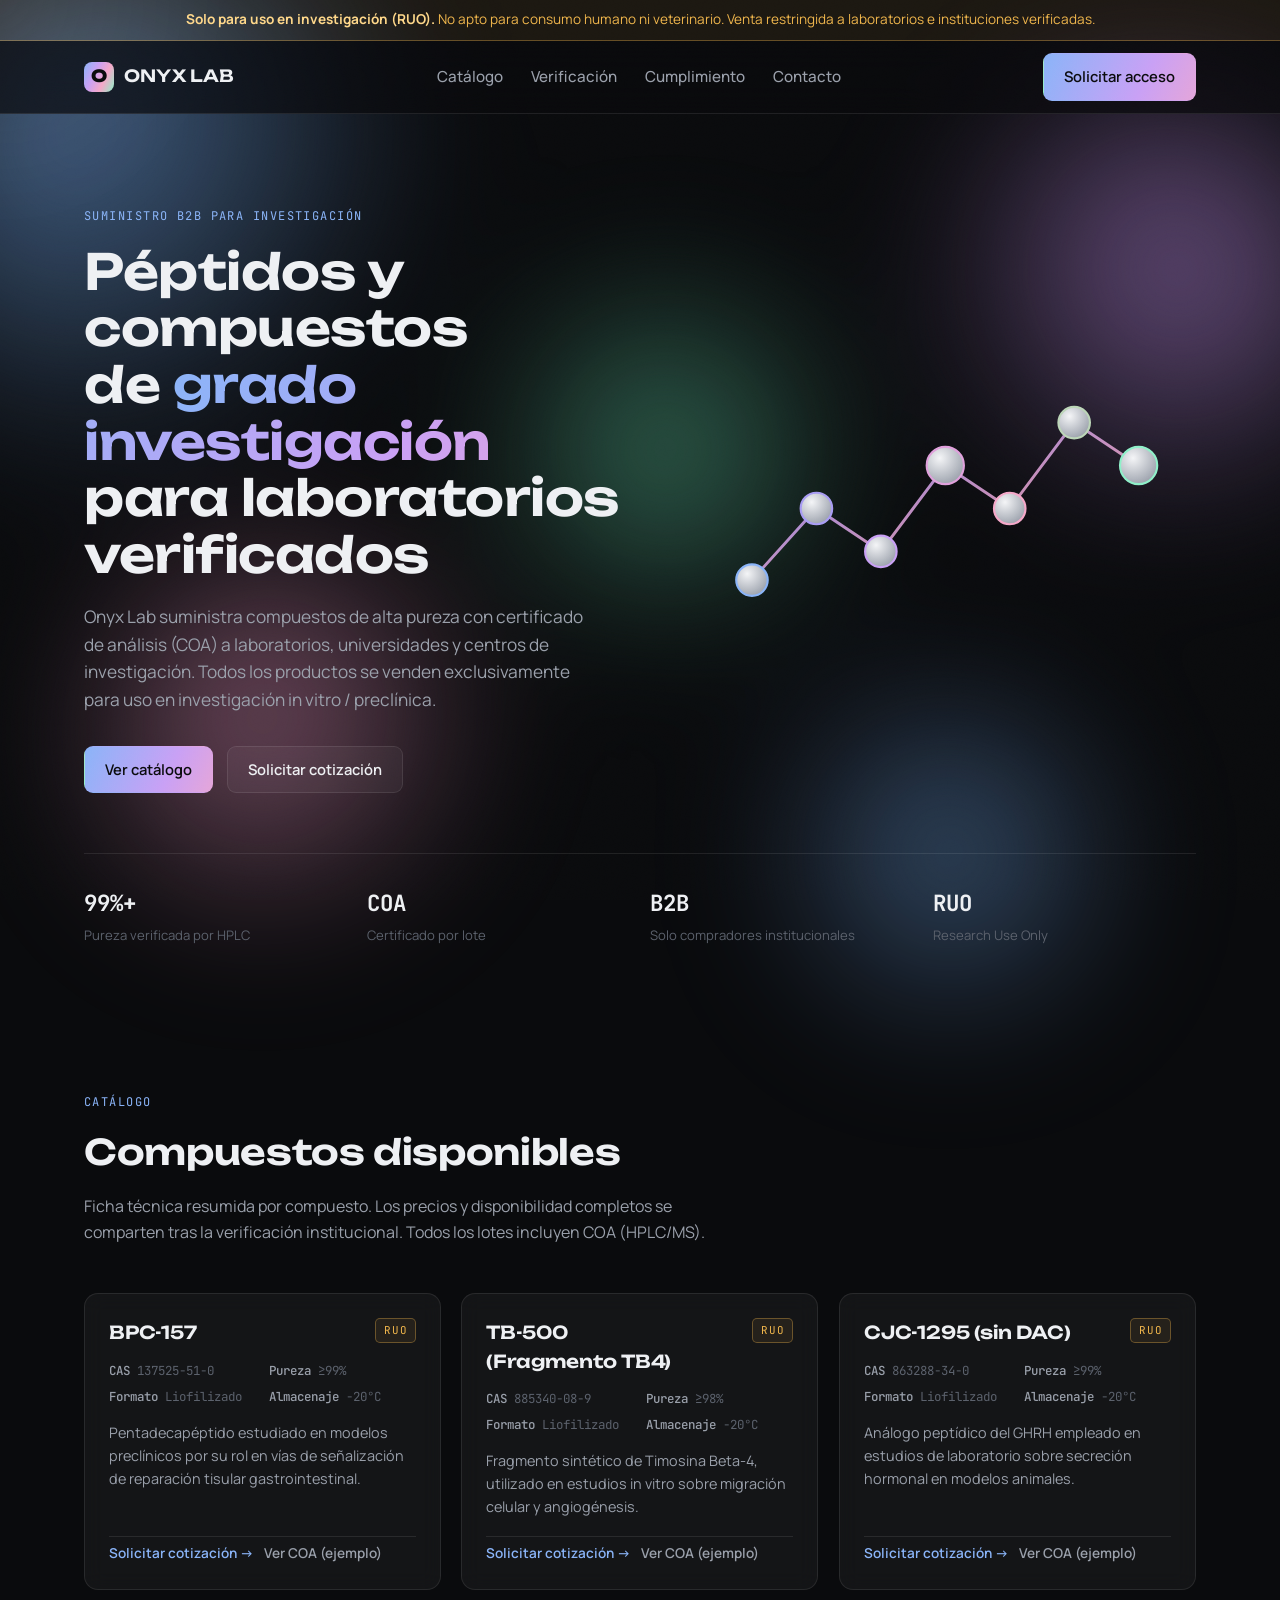
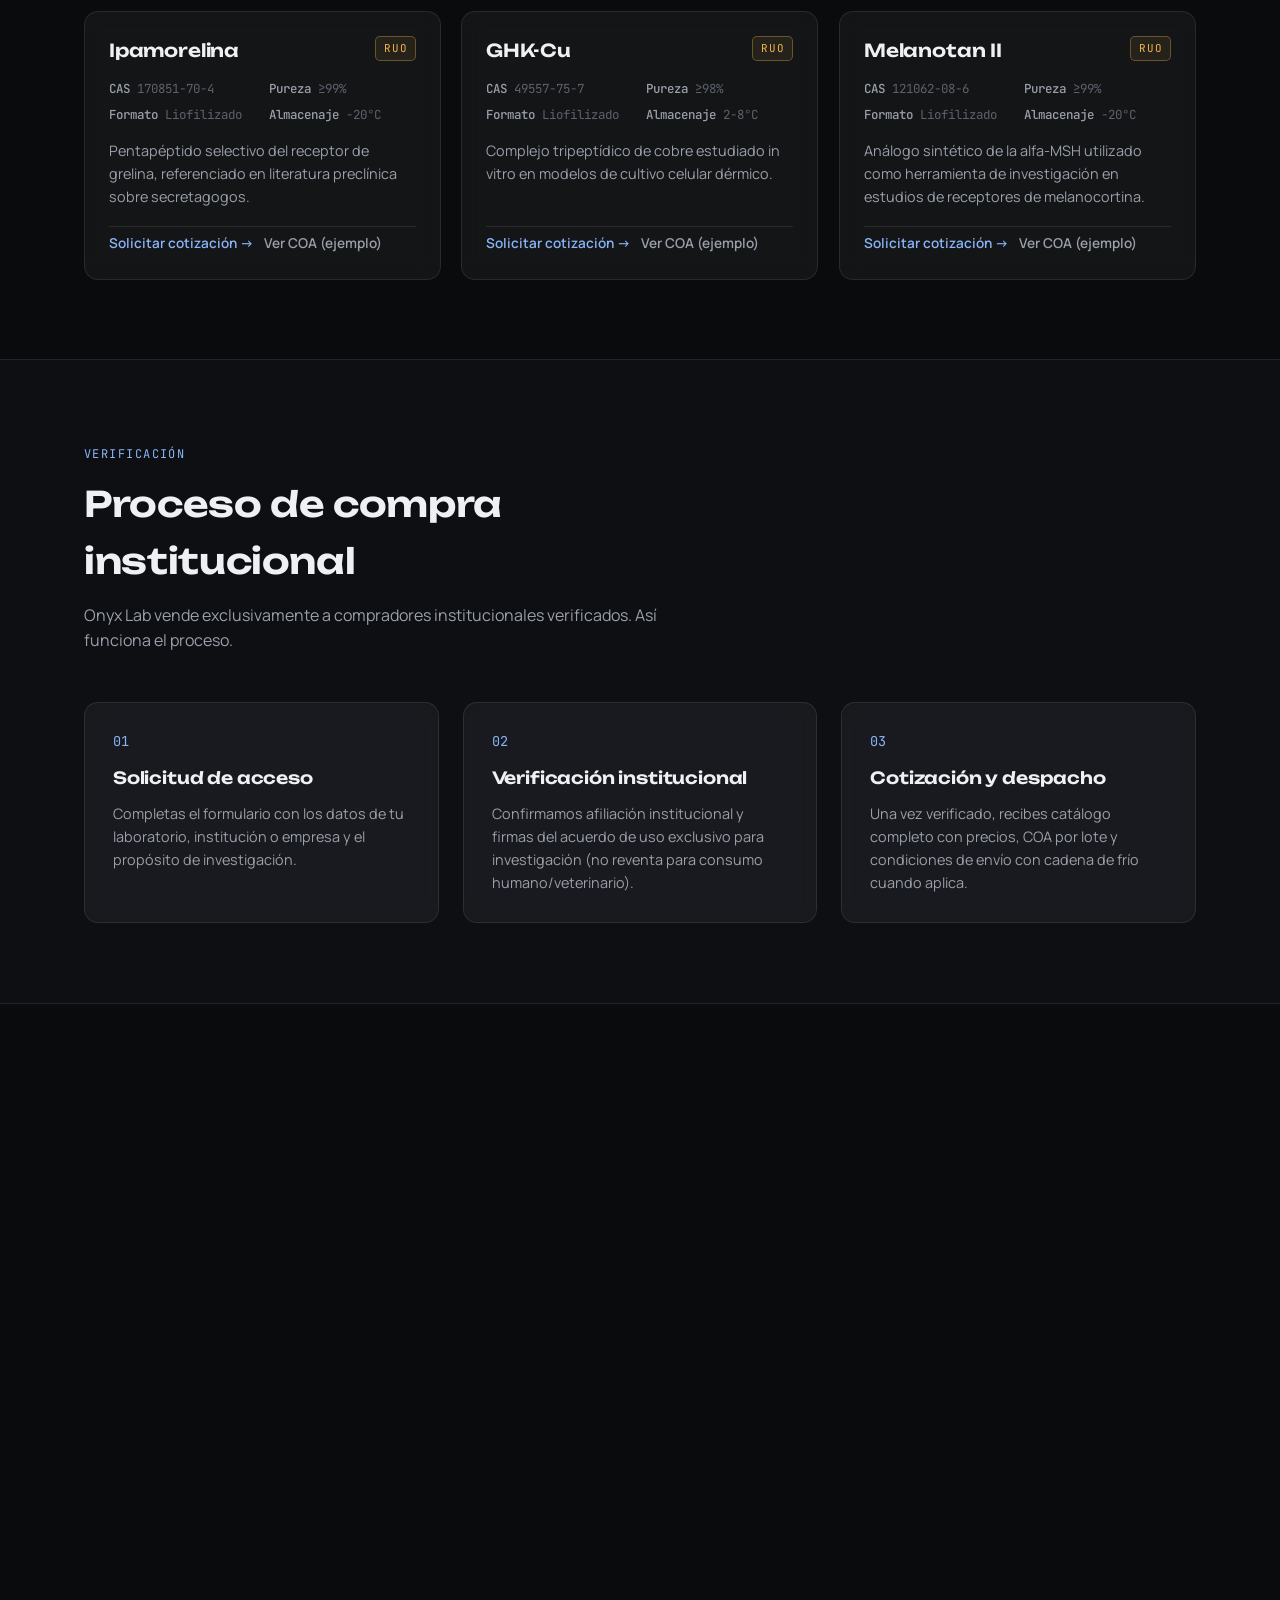
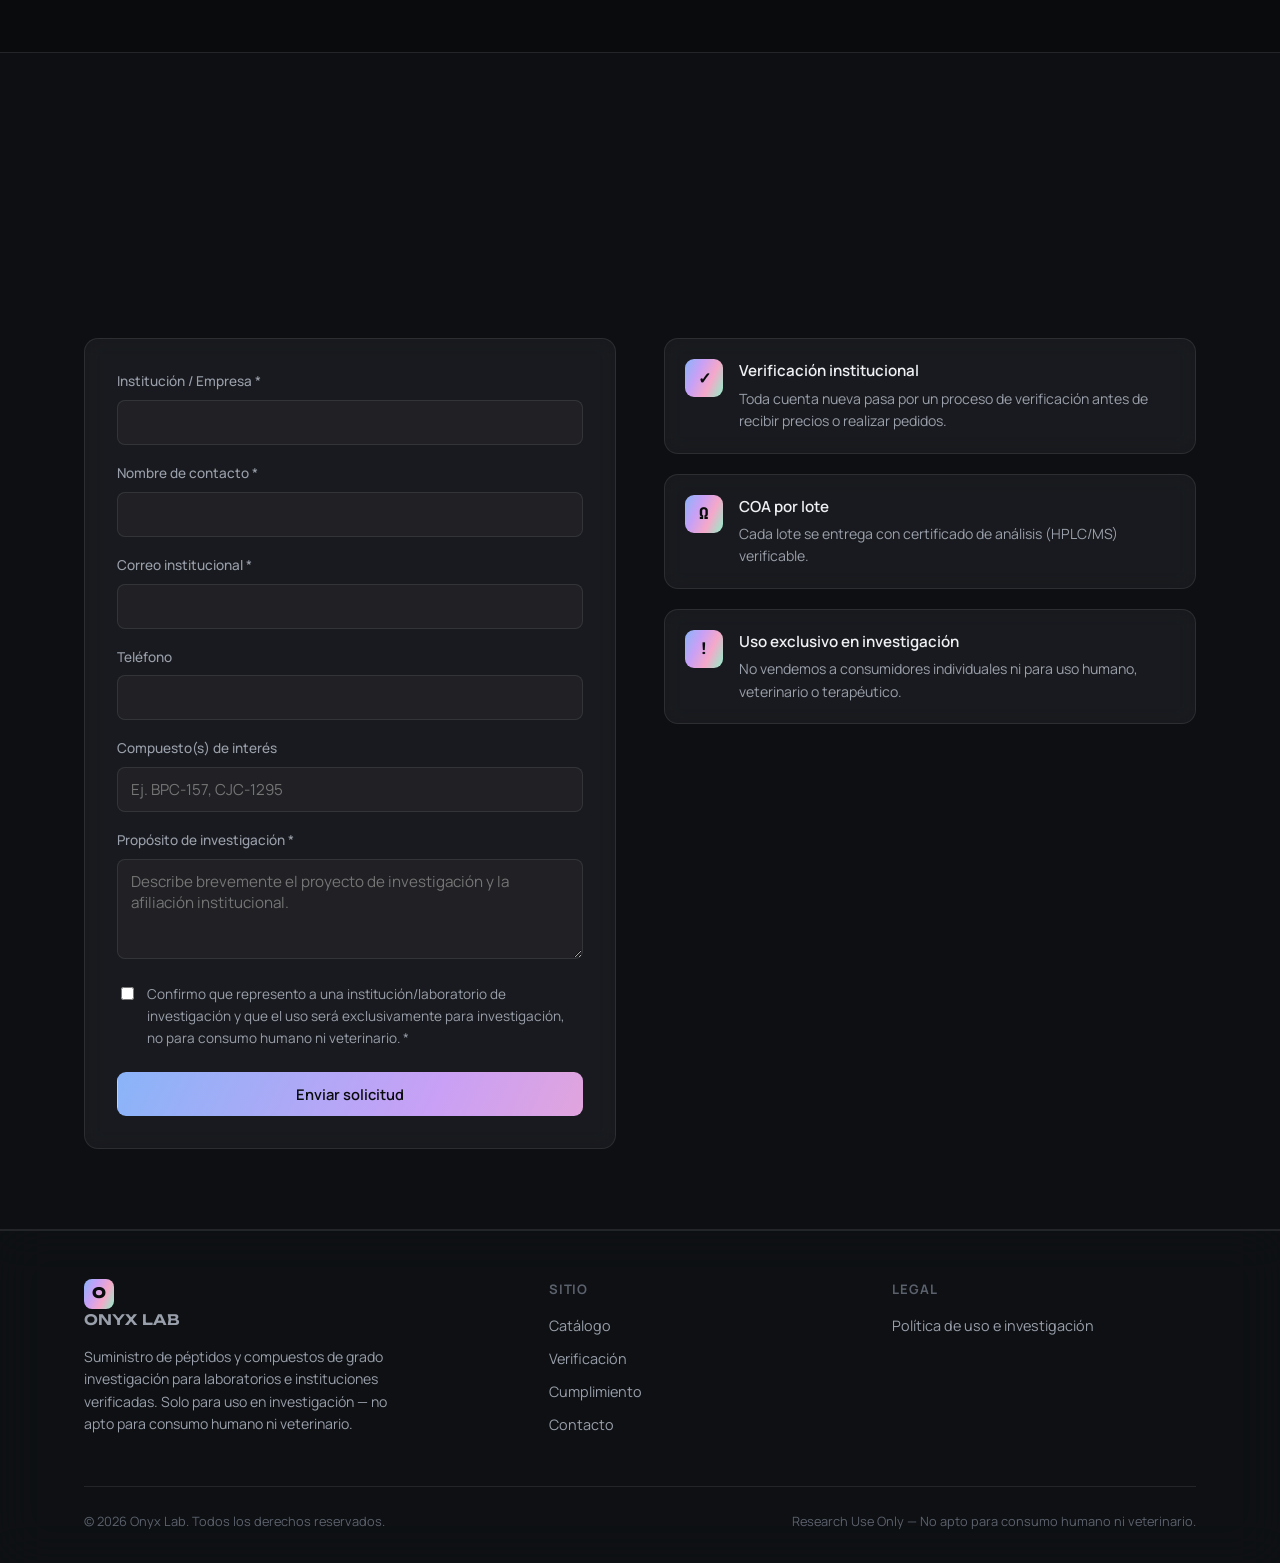
==== commit 70ea6fbf: "Make fluid background site-wide and add more animation Move the blob field to a fixed full-page laye" ====
--- a/index.html
+++ b/index.html
@@ -18,6 +18,15 @@
     <strong>Solo para uso en investigación (RUO).</strong> No apto para consumo humano ni veterinario. Venta restringida a laboratorios e instituciones verificadas.
   </div>
 
+  <div class="blob-field" aria-hidden="true">
+    <div class="blob-wrap" data-depth="1.1"><div class="blob blob-a"></div></div>
+    <div class="blob-wrap" data-depth="0.6"><div class="blob blob-b"></div></div>
+    <div class="blob-wrap" data-depth="1.5"><div class="blob blob-c"></div></div>
+    <div class="blob-wrap" data-depth="0.4"><div class="blob blob-d"></div></div>
+    <div class="blob-wrap" data-depth="0.9"><div class="blob blob-e"></div></div>
+  </div>
+  <div class="cursor-glow" id="cursorGlow" aria-hidden="true"></div>
+
   <header class="site-header">
     <div class="wrap">
       <a href="/" class="logo"><span class="mark">O</span> ONYX LAB</a>
@@ -33,11 +42,6 @@
 
   <main>
     <section class="hero">
-      <div class="blob-field" aria-hidden="true">
-        <div class="blob-wrap" data-depth="1.1"><div class="blob blob-a"></div></div>
-        <div class="blob-wrap" data-depth="0.6"><div class="blob blob-b"></div></div>
-        <div class="blob-wrap" data-depth="1.5"><div class="blob blob-c"></div></div>
-      </div>
       <div class="wrap">
         <div class="hero-inner">
           <div>
--- a/styles.css
+++ b/styles.css
@@ -129,7 +129,11 @@
   color: #0a0b0d;
   font-weight: 800;
   font-family: var(--font-display);
-}
+  animation: markPulse 4s ease-in-out infinite;
+}
+@keyframes markPulse { 0%, 100% { box-shadow: 0 0 0 rgba(201,160,245,0); } 50% { box-shadow: 0 0 14px rgba(201,160,245,0.6); } }
+.ripple { position: absolute; border-radius: 50%; width: 8px; height: 8px; margin: -4px; background: rgba(255,255,255,0.6); transform: scale(0); animation: rippleAnim 0.6s ease-out; pointer-events: none; }
+@keyframes rippleAnim { to { transform: scale(18); opacity: 0; } }
 
 .main-nav { display: flex; align-items: center; gap: 28px; }
 .main-nav a {
@@ -170,45 +174,69 @@
 }
 .btn-ghost:hover { border-color: var(--border-strong); }
 
-/* Fluid blob background */
+/* Fluid blob background — full page, fixed, mouse-reactive */
 .blob-field {
-  position: absolute;
-  inset: -15% -10%;
+  position: fixed;
+  inset: 0;
   z-index: 0;
   pointer-events: none;
-  filter: blur(70px) saturate(1.3);
-  opacity: 0.5;
+  filter: blur(80px) saturate(1.4);
+  opacity: 0.55;
 }
 .blob-wrap {
   position: absolute;
   inset: 0;
-  transition: transform 0.7s cubic-bezier(.2, .8, .2, 1);
+  transition: transform 0.5s cubic-bezier(.2, .8, .2, 1);
 }
 .blob { position: absolute; border-radius: 50%; mix-blend-mode: screen; }
 .blob-a {
-  width: 44vw; height: 44vw; max-width: 560px; max-height: 560px;
-  left: -6%; top: -10%;
+  width: 42vw; height: 42vw; max-width: 560px; max-height: 560px;
+  left: -8%; top: -6%;
   background: radial-gradient(circle at 30% 30%, var(--iri-1), transparent 70%);
-  animation: morphA 17s ease-in-out infinite;
+  animation: morphA 15s ease-in-out infinite;
 }
 .blob-b {
-  width: 36vw; height: 36vw; max-width: 460px; max-height: 460px;
-  right: -4%; top: 4%;
+  width: 34vw; height: 34vw; max-width: 460px; max-height: 460px;
+  right: -6%; top: 10%;
   background: radial-gradient(circle at 60% 40%, var(--iri-2), transparent 70%);
-  animation: morphB 21s ease-in-out infinite;
+  animation: morphB 18s ease-in-out infinite;
 }
 .blob-c {
-  width: 30vw; height: 30vw; max-width: 380px; max-height: 380px;
-  left: 32%; top: 22%;
+  width: 28vw; height: 28vw; max-width: 380px; max-height: 380px;
+  left: 38%; top: 30%;
   background: radial-gradient(circle at 50% 50%, var(--iri-4), transparent 70%);
-  animation: morphC 15s ease-in-out infinite;
-}
-@keyframes morphA { 0%, 100% { transform: translate(0,0) scale(1); } 50% { transform: translate(3%,5%) scale(1.1); } }
-@keyframes morphB { 0%, 100% { transform: translate(0,0) scale(1); } 50% { transform: translate(-4%,3%) scale(0.92); } }
-@keyframes morphC { 0%, 100% { transform: translate(0,0) scale(1); } 50% { transform: translate(2%,-4%) scale(1.15); } }
+  animation: morphC 13s ease-in-out infinite;
+}
+.blob-d {
+  width: 30vw; height: 30vw; max-width: 400px; max-height: 400px;
+  left: 8%; top: 62%;
+  background: radial-gradient(circle at 40% 40%, var(--iri-3), transparent 70%);
+  animation: morphD 19s ease-in-out infinite;
+}
+.blob-e {
+  width: 26vw; height: 26vw; max-width: 340px; max-height: 340px;
+  right: 14%; top: 78%;
+  background: radial-gradient(circle at 55% 45%, var(--iri-1), transparent 70%);
+  animation: morphE 16s ease-in-out infinite;
+}
+@keyframes morphA { 0%, 100% { transform: translate(0,0) scale(1); } 50% { transform: translate(4%,7%) scale(1.15); } }
+@keyframes morphB { 0%, 100% { transform: translate(0,0) scale(1); } 50% { transform: translate(-5%,4%) scale(0.9); } }
+@keyframes morphC { 0%, 100% { transform: translate(0,0) scale(1); } 50% { transform: translate(3%,-5%) scale(1.2); } }
+@keyframes morphD { 0%, 100% { transform: translate(0,0) scale(1); } 50% { transform: translate(-3%,-6%) scale(1.12); } }
+@keyframes morphE { 0%, 100% { transform: translate(0,0) scale(1); } 50% { transform: translate(5%,-3%) scale(0.88); } }
+
+/* Cursor spotlight */
+.cursor-glow {
+  position: fixed; top: 0; left: 0; width: 460px; height: 460px; z-index: 2;
+  border-radius: 50%; pointer-events: none;
+  background: radial-gradient(circle, rgba(255,255,255,0.07), transparent 70%);
+  mix-blend-mode: screen; filter: blur(4px);
+  transform: translate(-50%, -50%);
+  will-change: transform;
+}
 
 /* Hero */
-.hero { padding: 88px 0 60px; position: relative; overflow: hidden; }
+.hero { padding: 88px 0 60px; position: relative; }
 .hero-inner {
   position: relative; z-index: 1;
   display: grid;
@@ -276,7 +304,7 @@
 .section-head h2 { font-size: clamp(1.7rem, 3vw, 2.2rem); margin: 0 0 14px; font-weight: 600; }
 .section-head p { color: var(--text-dim); margin: 0; }
 
-.section-alt { background: var(--bg-soft); border-top: 1px solid var(--border); border-bottom: 1px solid var(--border); }
+.section-alt { background: rgba(17,19,24,0.6); backdrop-filter: blur(24px); border-top: 1px solid var(--border); border-bottom: 1px solid var(--border); }
 
 /* Catalog grid */
 .catalog-grid {
@@ -284,6 +312,15 @@
   grid-template-columns: repeat(auto-fill, minmax(280px, 1fr));
   gap: 20px;
 }
+.catalog-grid .compound-card:nth-child(1) { transition-delay: 0s; }
+.catalog-grid .compound-card:nth-child(2) { transition-delay: .08s; }
+.catalog-grid .compound-card:nth-child(3) { transition-delay: .16s; }
+.catalog-grid .compound-card:nth-child(4) { transition-delay: .24s; }
+.catalog-grid .compound-card:nth-child(5) { transition-delay: .32s; }
+.catalog-grid .compound-card:nth-child(6) { transition-delay: .4s; }
+.steps .step:nth-child(1) { transition-delay: 0s; }
+.steps .step:nth-child(2) { transition-delay: .1s; }
+.steps .step:nth-child(3) { transition-delay: .2s; }
 
 .compound-card {
   position: relative;
@@ -426,7 +463,8 @@
 footer {
   border-top: 1px solid var(--border);
   padding: 48px 0 32px;
-  background: var(--bg-soft);
+  background: rgba(17,19,24,0.7);
+  backdrop-filter: blur(24px);
   position: relative; z-index: 1;
 }
 .footer-grid { display: grid; grid-template-columns: 1.4fr 1fr 1fr; gap: 40px; margin-bottom: 36px; }
@@ -461,8 +499,9 @@
 .mt-0 { margin-top: 0; }
 
 @media (prefers-reduced-motion: reduce) {
-  .blob, .iri-text, .mol-node { animation: none !important; }
+  .blob, .iri-text, .mol-node, .logo .mark { animation: none !important; }
   .reveal { transition: none; opacity: 1; transform: none; }
+  .cursor-glow { display: none; }
 }
 
 @media (max-width: 900px) {
